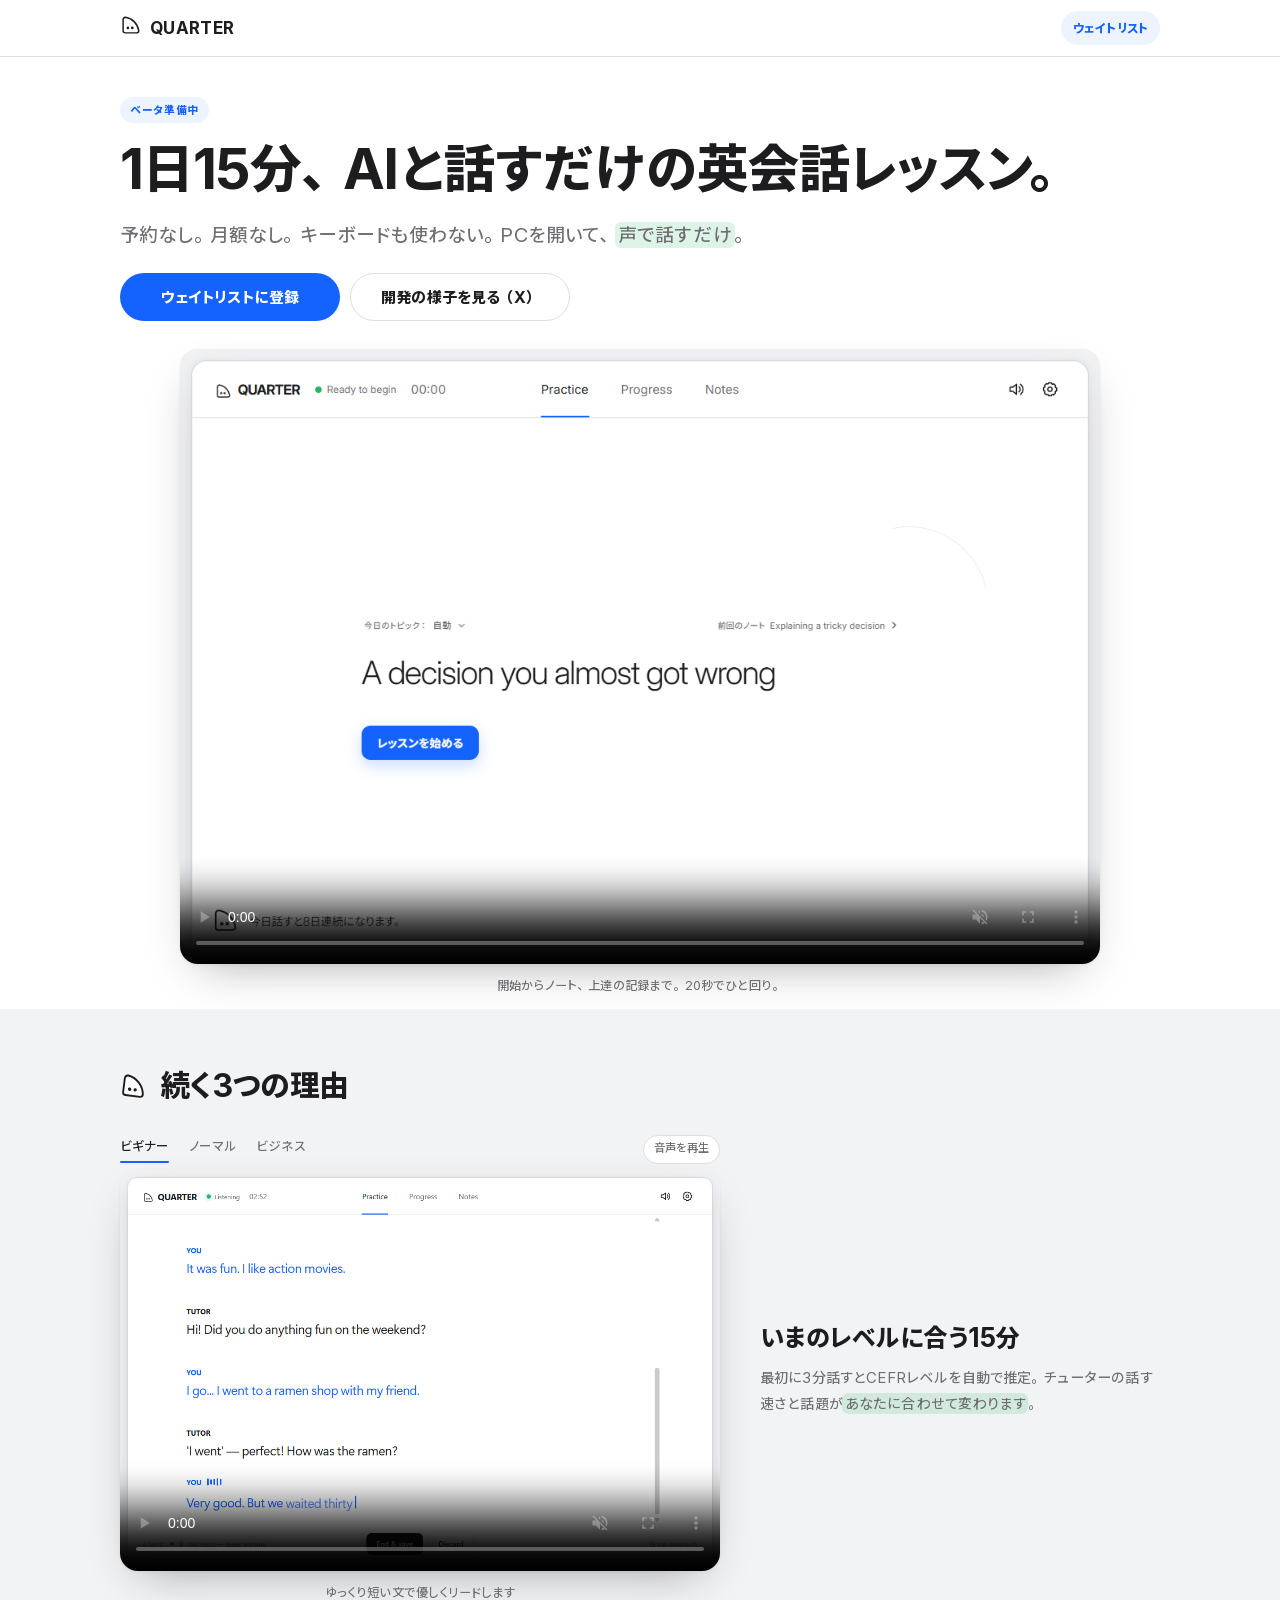
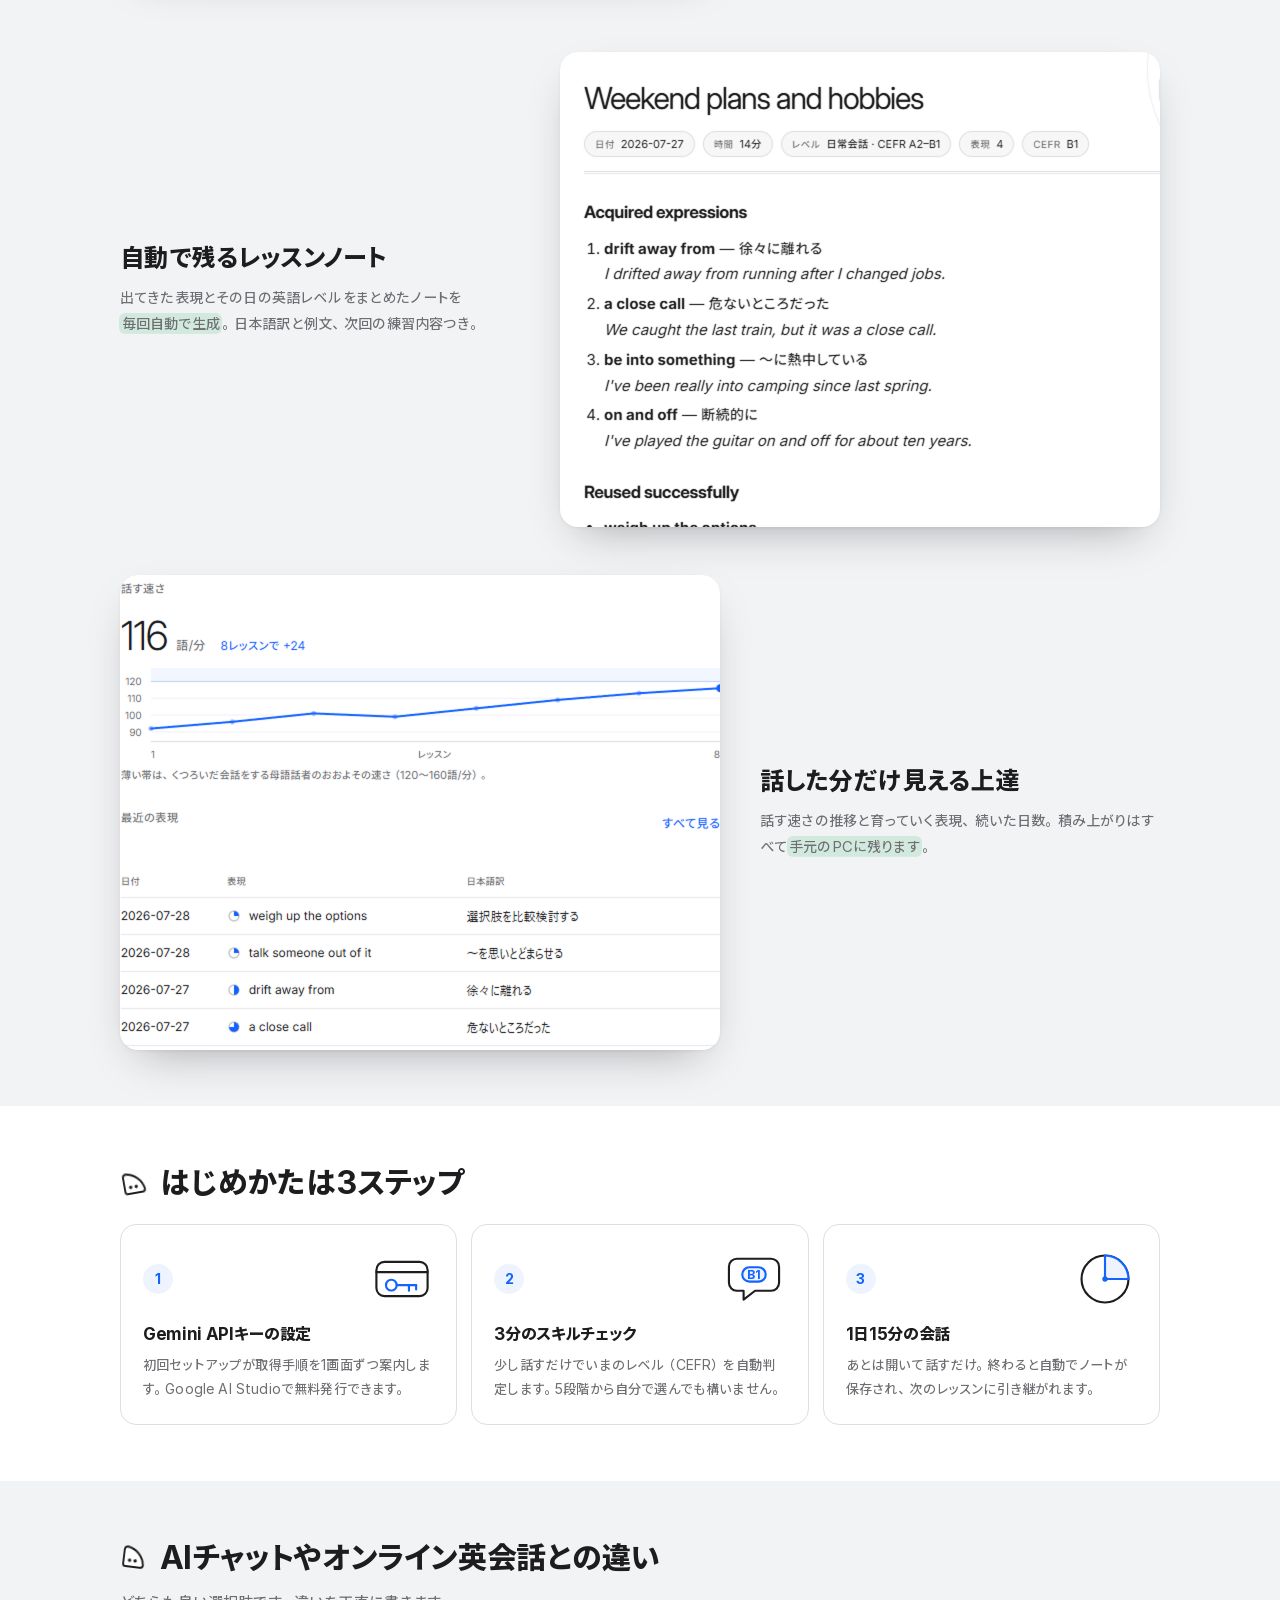
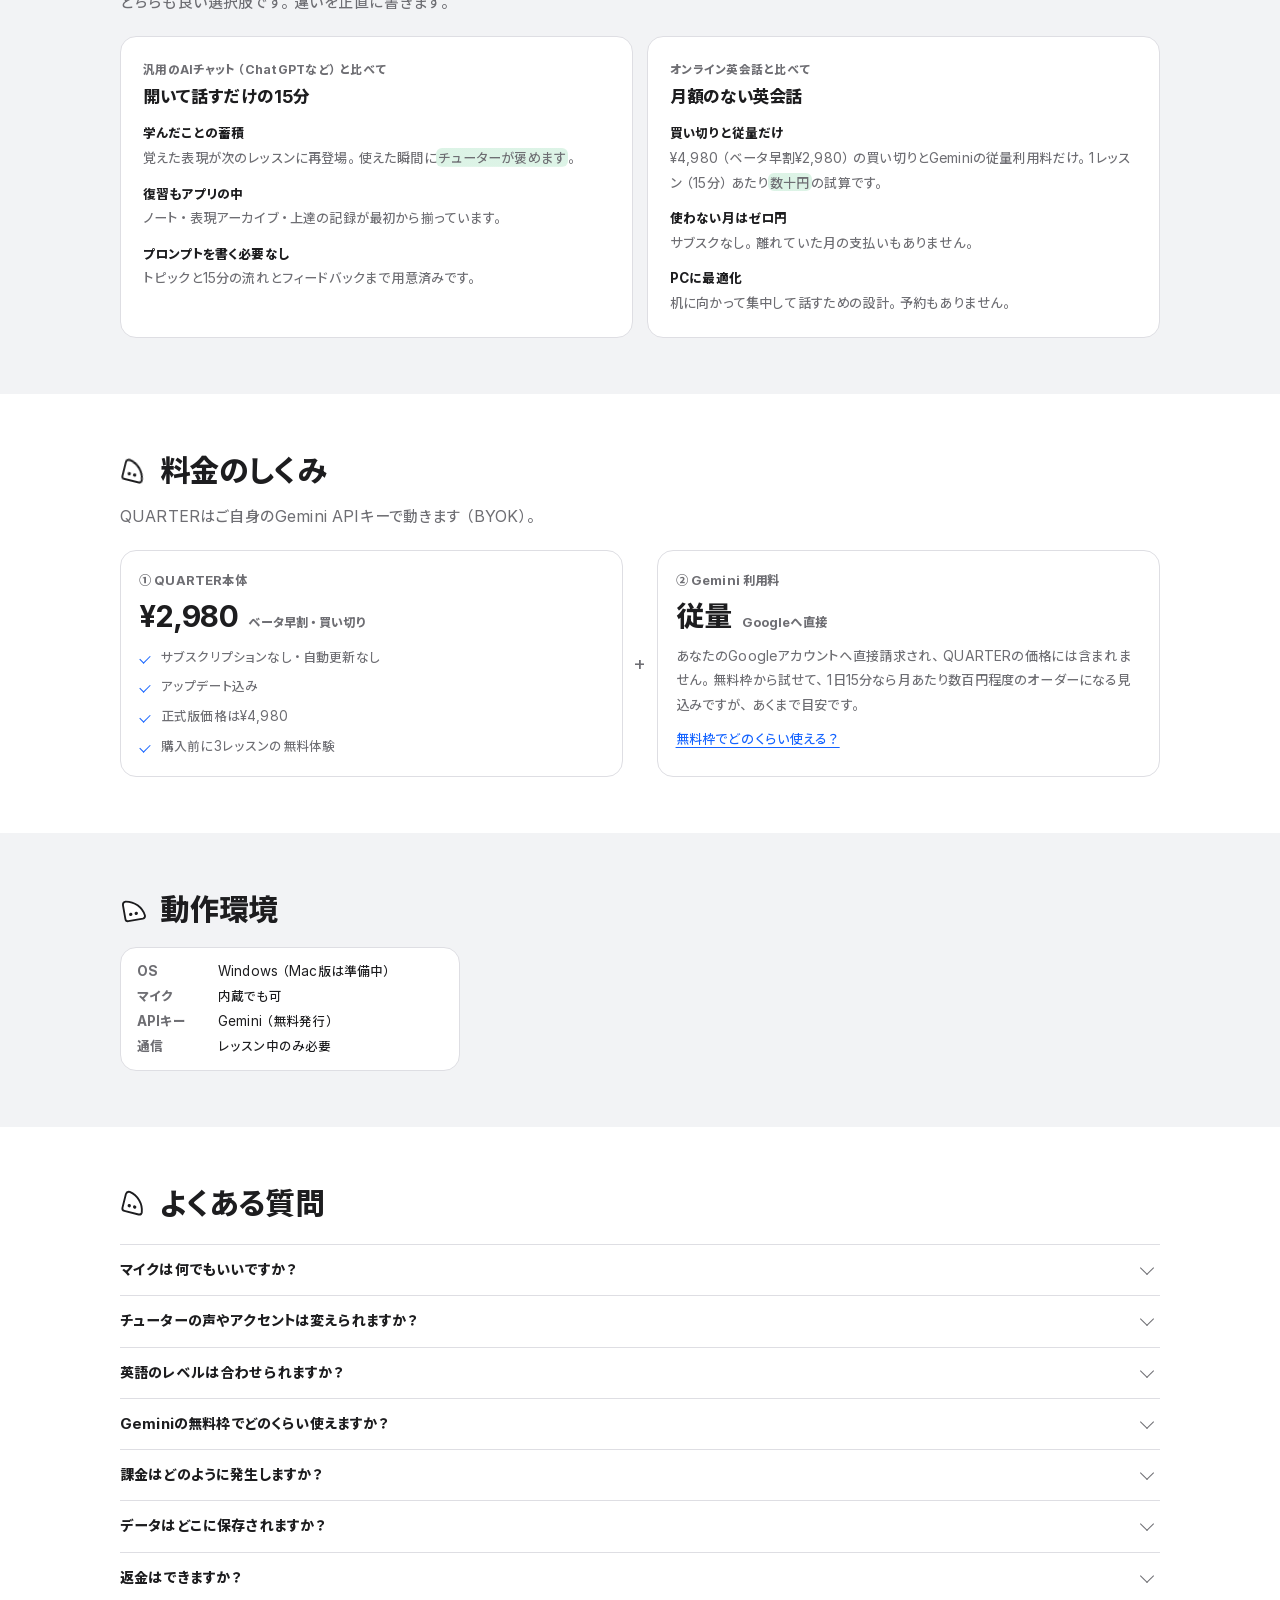
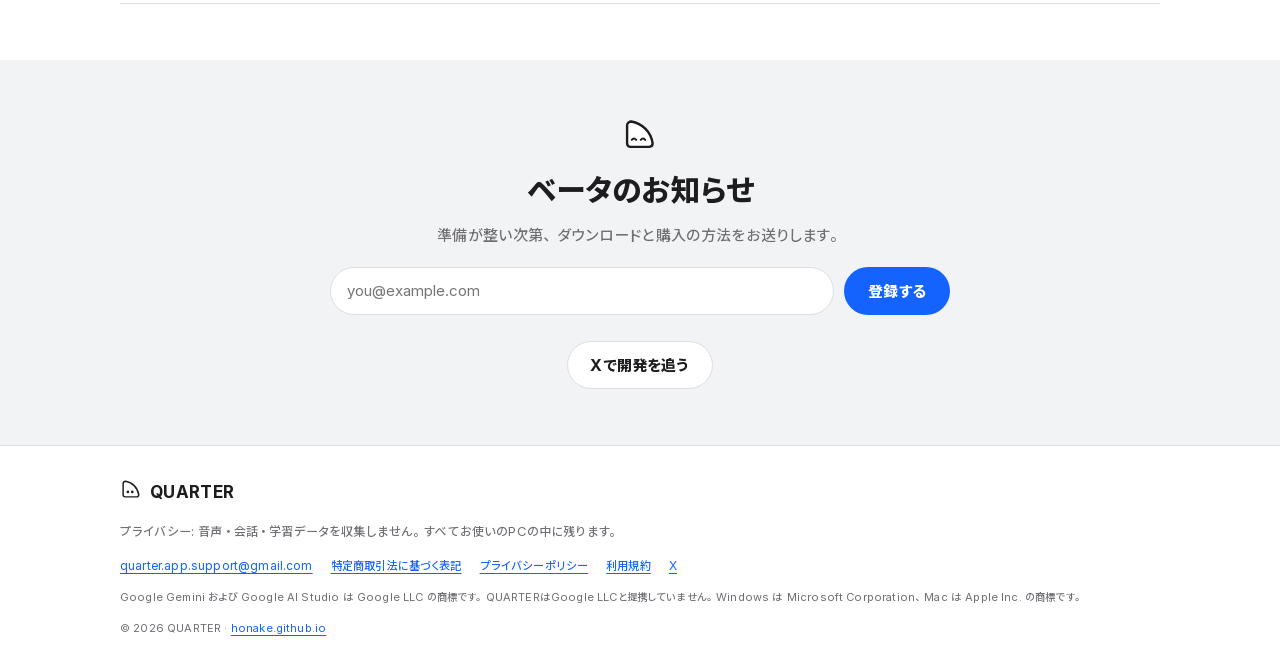
==== index.html @ 526b4d0c "deploy landing page" ====
<!doctype html>
<html lang="ja">
  <head>
    <meta charset="utf-8">
    <meta name="viewport" content="width=device-width, initial-scale=1">
    <title>QUARTER — 1日15分、AIと話すだけの英会話レッスン。</title>
    <meta name="description" content="QUARTERは1日15分、AIチューターと話すだけのデスクトップ英会話アプリ。予約なし、月額なし。レッスンノートはあなたのPCにMarkdownで保存されます。">
    <meta name="color-scheme" content="light">
    <meta property="og:type" content="website">
    <meta property="og:title" content="QUARTER — 1日15分、AIと話すだけの英会話レッスン。">
    <meta property="og:description" content="予約なし。月額なし。PCを開いて、話すだけ。買い切りのデスクトップ英会話アプリ。">
    <meta property="og:url" content="https://honake.github.io/quarter/">
    <meta property="og:image" content="https://honake.github.io/quarter/assets/quarter-og.png">
    <meta property="og:image:width" content="1200">
    <meta property="og:image:height" content="630">
    <meta name="twitter:card" content="summary_large_image">
    <meta name="twitter:image" content="https://honake.github.io/quarter/assets/quarter-og.png">
    <link rel="canonical" href="https://honake.github.io/quarter/">
    <link rel="stylesheet" href="styles.css">
    <script src="main.js" defer></script>
  </head>
  <body>
    <a class="skip-link" href="#main">本文へスキップ</a>

    <header class="topbar">
      <div class="wrap topbar-inner">
        <span class="brand">
          <svg class="mascot" viewBox="0 0 24 24" aria-hidden="true">
            <path class="mascot-body" d="M3.4 6.2a2.8 2.8 0 0 1 2.79-2.57A17.2 17.2 0 0 1 20.43 18.21a2.4 2.4 0 0 1-2.23 2.39H5.6a2.2 2.2 0 0 1-2.2-2.2Z"></path>
            <g class="mascot-eyes">
              <circle cx="8.6" cy="15.2" r="1.45"></circle>
              <circle cx="13.4" cy="15.2" r="1.45"></circle>
            </g>
          </svg>
          <span class="wordmark">QUARTER</span>
        </span>
        <a class="topbar-cta" href="#waitlist">ウェイトリスト</a>
      </div>
    </header>

    <main id="main">
      <!-- 1. Hero -->
      <section class="hero">
        <div class="wrap">
          <p class="eyebrow"><span class="badge">ベータ準備中</span></p>
          <!-- The tagline is a fixed piece of copy. It reveals word by word with the
               in-app transcript cadence; the spans carry the stagger, not JS. -->
          <h1 class="hero-title"
            ><span class="word" style="--d: 0ms">1日15分、</span
            ><span class="word" style="--d: 100ms">AIと</span
            ><span class="word" style="--d: 200ms">話すだけの</span
            ><span class="word" style="--d: 300ms">英会話</span
            ><span class="word word-last" style="--d: 400ms">レッスン。</span
          ></h1>
          <p class="lead">予約なし。月額なし。キーボードも使わない。PCを開いて、<span class="mark" data-mark data-delay="900">声で話すだけ</span>。</p>
          <div class="cta-row">
            <a class="button button-primary" href="#waitlist">ウェイトリストに登録</a>
            <a class="button button-ghost" href="https://x.com/slime_sryty" target="_blank" rel="noopener noreferrer">開発の様子を見る（X）</a>
          </div>

          <!-- One real pass through the complete product loop. Unlike decorative
               motion, this content video keeps autoplaying under reduced motion. -->
          <figure class="media hero-tour">
            <video
              class="media-video"
              data-autoplay-content
              src="assets/quarter-tour.mp4"
              poster="assets/quarter-tour-poster.png"
              width="1130"
              height="756"
              autoplay
              muted
              loop
              playsinline
              preload="auto"
              aria-label="開始前の画面から会話、保存されたノート、進捗、ノート一覧までを見せるQUARTERの20秒ツアー"
            ></video>
            <figcaption>開始からノート、上達の記録まで。20秒でひと回り。</figcaption>
          </figure>
        </div>
      </section>

      <!-- 2. Benefits -->
      <section class="section section-tint" aria-labelledby="benefits-heading">
        <div class="wrap">
          <div class="section-head">
            <svg class="mascot mascot-guide mascot-lean" viewBox="0 0 24 24" aria-hidden="true">
              <path class="mascot-body" d="M3.4 6.2a2.8 2.8 0 0 1 2.79-2.57A17.2 17.2 0 0 1 20.43 18.21a2.4 2.4 0 0 1-2.23 2.39H5.6a2.2 2.2 0 0 1-2.2-2.2Z"></path>
              <g class="mascot-eyes">
                <circle cx="8.6" cy="15.2" r="1.45"></circle>
                <circle cx="13.4" cy="15.2" r="1.45"></circle>
              </g>
            </svg>
            <h2 id="benefits-heading" class="section-title">続く3つの理由</h2>
          </div>
          <div class="reasons">
            <article class="reason-row">
              <!-- main.js owns the difficulty tabs, lazy sources, and auto-advance. -->
              <figure class="reason-media demo" data-demo>
                <div class="demo-stage">
                  <div class="demo-levels" role="group" aria-label="レッスンの難易度">
                    <button type="button" class="level-tab is-active" data-level="beginner" aria-pressed="true"
                      data-caption="ゆっくり短い文で優しくリードします">ビギナー</button>
                    <button type="button" class="level-tab" data-level="daily" aria-pressed="false"
                      data-caption="趣味や日常の話題を自然なテンポで話します">ノーマル</button>
                    <button type="button" class="level-tab" data-level="business" aria-pressed="false"
                      data-caption="仕事で使う言い回しまで踏み込みます">ビジネス</button>
                    <button type="button" class="demo-audio-toggle" data-demo-audio aria-pressed="false"
                      data-label-muted="音声を再生" data-label-playing="音声を切る"
                      aria-label="音声を再生">音声を再生</button>
                  </div>
                  <div class="demo-viewport">
                    <video
                      class="media-video"
                      data-level="beginner"
                      src="assets/quarter-demo-beginner.mp4"
                      poster="assets/quarter-demo-beginner-poster.png"
                      width="1130"
                      height="756"
                      autoplay
                      muted
                      playsinline
                      preload="metadata"
                      aria-label="ビギナー向けのレッスン。実際のチューター音声つきでゆっくり短い文を話す様子"
                    ></video>
                    <video
                      class="media-video"
                      data-level="daily"
                      data-src="assets/quarter-demo-daily.mp4"
                      poster="assets/quarter-demo-daily-poster.png"
                      width="1130"
                      height="756"
                      muted
                      playsinline
                      preload="none"
                      aria-label="ノーマル向けのレッスン。実際のチューター音声つきで趣味の話を自然なテンポで進める様子"
                      hidden
                    ></video>
                    <video
                      class="media-video"
                      data-level="business"
                      data-src="assets/quarter-demo.mp4"
                      poster="assets/quarter-demo-poster.png"
                      width="1130"
                      height="756"
                      muted
                      playsinline
                      preload="none"
                      aria-label="ビジネス向けのレッスン。実際のチューター音声つきで仕事の話を英語で進める様子"
                      hidden
                    ></video>
                  </div>
                </div>
                <figcaption data-demo-caption aria-live="polite">ゆっくり短い文で優しくリードします</figcaption>
              </figure>
              <div class="reason-copy">
                <h3>いまのレベルに合う15分</h3>
                <p>最初に3分話すとCEFRレベルを自動で推定。チューターの話す速さと話題が<span class="mark" data-mark>あなたに合わせて変わります</span>。</p>
              </div>
            </article>

            <article class="reason-row reason-row-reverse">
              <figure class="reason-media reason-still">
                <img
                  src="assets/quarter-feature-note.png"
                  width="600"
                  height="475"
                  loading="lazy"
                  decoding="async"
                  alt="保存されたレッスンノート。タイトル、日付・時間・レベルの情報、日本語訳・例文つきの表現が4件並ぶ"
                >
              </figure>
              <div class="reason-copy">
                <h3>自動で残るレッスンノート</h3>
                <p>出てきた表現とその日の英語レベルをまとめたノートを<span class="mark" data-mark>毎回自動で生成</span>。日本語訳と例文、次回の練習内容つき。</p>
              </div>
            </article>

            <article class="reason-row">
              <figure class="reason-media reason-still">
                <img
                  src="assets/quarter-feature-progress.png"
                  width="600"
                  height="475"
                  loading="lazy"
                  decoding="async"
                  alt="進捗画面の話す速さ。116語/分、8レッスンで+24という数値、上昇する推移グラフと最近の表現が並ぶ"
                >
              </figure>
              <div class="reason-copy">
                <h3>話した分だけ見える上達</h3>
                <p>話す速さの推移と育っていく表現、続いた日数。積み上がりはすべて<span class="mark" data-mark>手元のPCに残ります</span>。</p>
              </div>
            </article>
          </div>
        </div>
      </section>

      <!-- 3. How it works -->
      <section class="section" aria-labelledby="how-heading">
        <div class="wrap">
          <div class="section-head">
            <svg class="mascot mascot-guide mascot-point" viewBox="0 0 24 24" aria-hidden="true">
              <path class="mascot-body" d="M3.4 6.2a2.8 2.8 0 0 1 2.79-2.57A17.2 17.2 0 0 1 20.43 18.21a2.4 2.4 0 0 1-2.23 2.39H5.6a2.2 2.2 0 0 1-2.2-2.2Z"></path>
              <g class="mascot-eyes">
                <circle cx="8.6" cy="15.2" r="1.45"></circle>
                <circle cx="13.4" cy="15.2" r="1.45"></circle>
              </g>
            </svg>
            <h2 id="how-heading" class="section-title">はじめかたは3ステップ</h2>
          </div>
          <ol class="steps">
            <li class="step">
              <div class="step-head">
                <span class="step-number" aria-hidden="true">1</span>
                <!-- Step 1: the API key set onto its card. -->
                <svg class="spot" viewBox="0 0 24 24" aria-hidden="true">
                  <rect class="fill-surface" x="2.4" y="5.6" width="19.2" height="12.8" rx="3"></rect>
                  <path d="M2.4 9.4h19.2"></path>
                  <circle class="fill-surface accent" cx="8" cy="14.3" r="2"></circle>
                  <path class="accent" d="M10 14.3h7.3"></path>
                  <path class="accent" d="M14.6 14.3v2.1"></path>
                  <path class="accent" d="M17.3 14.3v1.6"></path>
                </svg>
              </div>
              <div>
                <h3>Gemini APIキーの設定</h3>
                <p>初回セットアップが取得手順を1画面ずつ案内します。Google AI Studioで無料発行できます。</p>
              </div>
            </li>
            <li class="step">
              <div class="step-head">
                <span class="step-number" aria-hidden="true">2</span>
                <!-- Step 2: a spoken line comes back with a CEFR badge. -->
                <svg class="spot" viewBox="0 0 24 24" aria-hidden="true">
                  <path class="fill-surface" d="M5.6 4.4h12.8a3 3 0 0 1 3 3v6a3 3 0 0 1-3 3h-6l-4.3 3.3v-3.3H5.6a3 3 0 0 1-3-3v-6a3 3 0 0 1 3-3Z"></path>
                  <rect class="accent soft" x="7.6" y="7.6" width="8.8" height="5.4" rx="2.7"></rect>
                  <text x="12" y="12" text-anchor="middle">B1</text>
                </svg>
              </div>
              <div>
                <h3>3分のスキルチェック</h3>
                <p>少し話すだけでいまのレベル（CEFR）を自動判定します。5段階から自分で選んでも構いません。</p>
              </div>
            </li>
            <li class="step">
              <div class="step-head">
                <span class="step-number" aria-hidden="true">3</span>
                <!-- Step 3: the quarter wedge on a clock face — the brand shape, doing its job. -->
                <svg class="spot" viewBox="0 0 24 24" aria-hidden="true">
                  <circle class="fill-surface" cx="12" cy="12" r="8.8"></circle>
                  <path class="accent soft" d="M12 3.2A8.8 8.8 0 0 1 20.8 12H12Z"></path>
                  <circle class="solid" cx="12" cy="12" r="1"></circle>
                </svg>
              </div>
              <div>
                <h3>1日15分の会話</h3>
                <p>あとは開いて話すだけ。終わると自動でノートが保存され、次のレッスンに引き継がれます。</p>
              </div>
            </li>
          </ol>
        </div>
      </section>

      <!-- 4. The two comparisons a visitor arrives with: "why not just talk to a
           general AI chat?" and "why not an online English school?". Two cards
           rather than a three-column feature matrix — a matrix is more table
           than the rest of this page carries, and each objection has its own
           answer rather than a shared list of rows.
           The frame is deliberately not "the other thing is bad": a general AI
           chat can hold an English conversation, and the difference named here
           is who does the designing and what survives the session. Same for the
           cost card — the comparison is to 月額数千円のサービス as a category,
           never to a named competitor at a named price.
           Tinted, and inserting a band here is what flipped 料金のしくみ to plain
           and 動作環境 to tinted below, so the gray and white bands still
           alternate all the way to the footer. -->
      <section class="section section-tint" aria-labelledby="versus-heading">
        <div class="wrap">
          <div class="section-head">
            <svg class="mascot mascot-guide mascot-lean" viewBox="0 0 24 24" aria-hidden="true">
              <path class="mascot-body" d="M3.4 6.2a2.8 2.8 0 0 1 2.79-2.57A17.2 17.2 0 0 1 20.43 18.21a2.4 2.4 0 0 1-2.23 2.39H5.6a2.2 2.2 0 0 1-2.2-2.2Z"></path>
              <g class="mascot-eyes">
                <circle cx="8.6" cy="15.2" r="1.45"></circle>
                <circle cx="13.4" cy="15.2" r="1.45"></circle>
              </g>
            </svg>
            <h2 id="versus-heading" class="section-title">AIチャットやオンライン英会話との違い</h2>
          </div>
          <p class="section-lead">どちらも良い選択肢です。違いを正直に書きます。</p>
          <div class="versus">
            <div class="versus-card">
              <p class="versus-against">汎用のAIチャット（ChatGPTなど）と比べて</p>
              <h3>開いて話すだけの15分</h3>
              <ul class="versus-list">
                <li>
                  <span class="versus-key">学んだことの蓄積</span>
                  覚えた表現が次のレッスンに再登場。使えた瞬間に<span class="mark" data-mark>チューターが褒めます</span>。
                </li>
                <li>
                  <span class="versus-key">復習もアプリの中</span>
                  ノート・表現アーカイブ・上達の記録が最初から揃っています。
                </li>
                <li>
                  <span class="versus-key">プロンプトを書く必要なし</span>
                  トピックと15分の流れとフィードバックまで用意済みです。
                </li>
              </ul>
            </div>
            <div class="versus-card">
              <p class="versus-against">オンライン英会話と比べて</p>
              <h3>月額のない英会話</h3>
              <ul class="versus-list">
                <li>
                  <span class="versus-key">買い切りと従量だけ</span>
                  ¥4,980（ベータ早割¥2,980）の買い切りとGeminiの従量利用料だけ。1レッスン（15分）あたり<span class="mark" data-mark>数十円</span>の試算です。
                </li>
                <li>
                  <span class="versus-key">使わない月はゼロ円</span>
                  サブスクなし。離れていた月の支払いもありません。
                </li>
                <li>
                  <span class="versus-key">PCに最適化</span>
                  机に向かって集中して話すための設計。予約もありません。
                </li>
              </ul>
            </div>
          </div>
        </div>
      </section>

      <!-- 5. BYOK and cost. Plain rather than tinted since 2026-08-01: the
           differentiation band above it took the tint, and the bands alternate. -->
      <section id="cost" class="section" aria-labelledby="cost-heading">
        <div class="wrap">
          <div class="section-head">
            <svg class="mascot mascot-guide mascot-tilt" viewBox="0 0 24 24" aria-hidden="true">
              <path class="mascot-body" d="M3.4 6.2a2.8 2.8 0 0 1 2.79-2.57A17.2 17.2 0 0 1 20.43 18.21a2.4 2.4 0 0 1-2.23 2.39H5.6a2.2 2.2 0 0 1-2.2-2.2Z"></path>
              <g class="mascot-eyes">
                <circle cx="8.6" cy="15.2" r="1.45"></circle>
                <circle cx="13.4" cy="15.2" r="1.45"></circle>
              </g>
            </svg>
            <h2 id="cost-heading" class="section-title">料金のしくみ</h2>
          </div>
          <p class="section-lead">QUARTERはご自身のGemini APIキーで動きます（BYOK）。</p>
          <!-- The two cards carry the whole cost story between them: ① what
               QUARTER charges once, ② what Google charges as you speak. There is
               no third block restating ②, because the sentence a visitor must not
               miss — that Gemini is not included — belongs on the card itself. -->
          <div class="cost-split">
            <div class="cost-card">
              <p class="cost-label">① QUARTER本体</p>
              <p class="cost-amount">¥2,980<span>ベータ早割・買い切り</span></p>
              <ul class="cost-list">
                <li>サブスクリプションなし・自動更新なし</li>
                <li>アップデート込み</li>
                <li>正式版価格は¥4,980</li>
                <li>購入前に3レッスンの無料体験</li>
              </ul>
              <!-- The purchase path is Stripe Payment Links (ADR 0020). The
                   button ships hidden and stays that way until STRIPE.paymentLink
                   in main.js carries the live URL; main.js sets the href and
                   reveals it. Until then the waitlist remains the only CTA, which
                   is the honest state while sales are not open. -->
              <a class="button button-primary buy-button" data-buy href="#" hidden>早割で購入する</a>
            </div>
            <span class="cost-plus" aria-hidden="true">+</span>
            <div class="cost-card">
              <p class="cost-label">② Gemini 利用料</p>
              <p class="cost-amount">従量<span>Googleへ直接</span></p>
              <p class="cost-note">あなたのGoogleアカウントへ直接請求され、QUARTERの価格には含まれません。無料枠から試せて、1日15分なら月あたり数百円程度のオーダーになる見込みですが、あくまで目安です。</p>
              <p class="cost-note"><a href="#faq-free">無料枠でどのくらい使える？</a></p>
            </div>
          </div>
        </div>
      </section>

      <!-- 6. Requirements. Tinted again: it lost the tint when 価格 was deleted,
           and got it back when the differentiation band pushed 料金のしくみ onto
           the plain side. -->
      <section class="section section-tint" aria-labelledby="requirements-heading">
        <div class="wrap">
          <div class="section-head">
            <svg class="mascot mascot-guide mascot-point" viewBox="0 0 24 24" aria-hidden="true">
              <path class="mascot-body" d="M3.4 6.2a2.8 2.8 0 0 1 2.79-2.57A17.2 17.2 0 0 1 20.43 18.21a2.4 2.4 0 0 1-2.23 2.39H5.6a2.2 2.2 0 0 1-2.2-2.2Z"></path>
              <g class="mascot-eyes">
                <circle cx="8.6" cy="15.2" r="1.45"></circle>
                <circle cx="13.4" cy="15.2" r="1.45"></circle>
              </g>
            </svg>
            <h2 id="requirements-heading" class="section-title">動作環境</h2>
          </div>
          <!-- One fact per line. As a single wrapping row the four keys and their
               four values ran together and had to be parsed; stacked they are read
               at a glance, and the block is narrow enough to cost almost nothing. -->
          <ul class="specs">
            <!-- The app ships for Windows only today; the Mac build is a
                 Phase 2 item. The page said "Windows / Mac" ahead of reality
                 until 2026-08-02 — this line is the honest version. -->
            <li><span class="spec-key">OS</span>Windows（Mac版は準備中）</li>
            <li><span class="spec-key">マイク</span>内蔵でも可</li>
            <li><span class="spec-key">APIキー</span>Gemini（無料発行）</li>
            <li><span class="spec-key">通信</span>レッスン中のみ必要</li>
          </ul>
        </div>
      </section>

      <!-- 7. FAQ -->
      <section class="section" aria-labelledby="faq-heading">
        <div class="wrap">
          <div class="section-head">
            <svg class="mascot mascot-guide mascot-tilt" viewBox="0 0 24 24" aria-hidden="true">
              <path class="mascot-body" d="M3.4 6.2a2.8 2.8 0 0 1 2.79-2.57A17.2 17.2 0 0 1 20.43 18.21a2.4 2.4 0 0 1-2.23 2.39H5.6a2.2 2.2 0 0 1-2.2-2.2Z"></path>
              <g class="mascot-eyes">
                <circle cx="8.6" cy="15.2" r="1.45"></circle>
                <circle cx="13.4" cy="15.2" r="1.45"></circle>
              </g>
            </svg>
            <h2 id="faq-heading" class="section-title">よくある質問</h2>
          </div>
          <div class="faq">
            <details>
              <summary>マイクは何でもいいですか？</summary>
              <p><span class="sen">ノートPCの内蔵マイクでも動きます。</span><span class="sen">周囲の音が入りやすい場所では有線ヘッドセットのほうが安定します。</span></p>
            </details>
            <!-- The two settings pickers used to sit beside this list as whole-window
                 stills. They are 2x crops now, inside the answers that describe them. -->
            <details>
              <summary>チューターの声やアクセントは変えられますか？</summary>
              <p><span class="sen">8種類の声から選べて、イギリス英語とアメリカ英語のアクセントも切り替えられます。</span><span class="sen">設定画面からいつでも変更できます。</span></p>
              <img
                class="faq-shot"
                src="assets/quarter-faq-voice.png"
                width="1076"
                height="570"
                loading="lazy"
                decoding="async"
                alt="設定画面のTutor voice。8つの声と3つのアクセントの選択肢が並ぶ"
              >
            </details>
            <details>
              <summary>英語のレベルは合わせられますか？</summary>
              <p><span class="sen">5段階のプリセットからいつでも選び直せます。</span><span class="sen">3分のスキルチェックをやり直せば、いまの実力に合わせて測り直せます。</span></p>
              <img
                class="faq-shot"
                src="assets/quarter-faq-level.png"
                width="1076"
                height="402"
                loading="lazy"
                decoding="async"
                alt="設定画面のLesson level。5段階のレベルと3分スキルチェックの再実行ボタンが並ぶ"
              >
            </details>
            <details id="faq-free">
              <summary>Geminiの無料枠でどのくらい使えますか？</summary>
              <p><span class="sen">2026年8月1日現在、レッスンに使うGemini Live APIの音声入出力には無料枠があります。</span><span class="sen">1日に使える量の上限はGoogleアカウントごとに決まり、AI Studioの画面でいつでも確認できます。</span><span class="sen">無料枠を超えて課金を有効にした場合も、公式単価からの試算で1レッスン（15分）あたり数十円です。</span><span class="sen">単価と無料枠の内容は変わることがあります。</span></p>
            </details>
            <details>
              <summary>課金はどのように発生しますか？</summary>
              <p><span class="sen">QUARTERは買い切りのため、アプリから追加請求は発生しません。</span><span class="sen">Geminiの利用料はあなたのGoogleアカウントに直接発生します。</span></p>
            </details>
            <details>
              <summary>データはどこに保存されますか？</summary>
              <p><span class="sen">レッスンノートはドキュメントフォルダのQUARTERにMarkdownで保存され、APIキーはOSの安全な保存領域に保管されます。</span><span class="sen">保存先をObsidianのVaultへ変えることもできます。</span></p>
            </details>
            <details>
              <summary>返金はできますか？</summary>
              <p><span class="sen">購入前に3レッスンの無料体験で試せます。</span><span class="sen">デジタル製品の性質上、購入後の返金には原則対応しません。</span><span class="sen">不具合で利用できない場合は個別に対応します。</span></p>
            </details>
          </div>
        </div>
      </section>

      <!-- 8. Waitlist -->
      <section id="waitlist" class="section section-tint" aria-labelledby="waitlist-heading">
        <div class="wrap wrap-narrow wrap-center">
          <svg class="mascot mascot-guide mascot-cheer" viewBox="0 0 24 24" aria-hidden="true">
            <path class="mascot-body" d="M3.4 6.2a2.8 2.8 0 0 1 2.79-2.57A17.2 17.2 0 0 1 20.43 18.21a2.4 2.4 0 0 1-2.23 2.39H5.6a2.2 2.2 0 0 1-2.2-2.2Z"></path>
            <g class="mascot-eyes-happy">
              <path d="M6.5 15.9q1.5-1.9 3 0"></path>
              <path d="M12.5 15.9q1.5-1.9 3 0"></path>
            </g>
          </svg>
          <h2 id="waitlist-heading" class="section-title">ベータのお知らせ</h2>
          <p class="section-lead">準備が整い次第、ダウンロードと購入の方法をお送りします。</p>
          <!-- The form ships disabled and stays that way until WAITLIST in main.js
               carries a Google Form action and entry name; main.js enables the
               field and the button itself. The three states it can put into
               #waitlist-status live in data-note-* here rather than in the script,
               so every Japanese character on the page is in the markup the font
               subset is built from.
               TODO: WAITLIST を main.js で設定する。手順は apps/landing/README.md -->
          <form class="waitlist-form" data-waitlist action="#" method="post"
            aria-describedby="waitlist-status"
            data-note-sending="送信中です。"
            data-note-invalid="メールアドレスの形式をご確認ください。"
            data-note-error="送信できませんでした。少し時間をおいて試してください。">
            <label class="visually-hidden" for="waitlist-email">メールアドレス</label>
            <input id="waitlist-email" name="email" type="email" placeholder="you@example.com" autocomplete="email" disabled>
            <button type="submit" disabled>登録する</button>
          </form>
          <p id="waitlist-status" class="waitlist-status" data-waitlist-status role="status">フォームは準備中です。</p>
          <p class="waitlist-done" data-waitlist-done hidden>
            <svg class="mascot" viewBox="0 0 24 24" aria-hidden="true">
              <path class="mascot-body" d="M3.4 6.2a2.8 2.8 0 0 1 2.79-2.57A17.2 17.2 0 0 1 20.43 18.21a2.4 2.4 0 0 1-2.23 2.39H5.6a2.2 2.2 0 0 1-2.2-2.2Z"></path>
              <g class="mascot-eyes-happy">
                <path d="M6.5 15.9q1.5-1.9 3 0"></path>
                <path d="M12.5 15.9q1.5-1.9 3 0"></path>
              </g>
            </svg>
            <span>登録しました。案内をお待ちください。</span>
          </p>
          <a class="button button-ghost" href="https://x.com/slime_sryty" target="_blank" rel="noopener noreferrer">Xで開発を追う</a>
        </div>
      </section>
    </main>

    <footer class="footer">
      <div class="wrap footer-inner">
        <span class="brand">
          <svg class="mascot" viewBox="0 0 24 24" aria-hidden="true">
            <path class="mascot-body" d="M3.4 6.2a2.8 2.8 0 0 1 2.79-2.57A17.2 17.2 0 0 1 20.43 18.21a2.4 2.4 0 0 1-2.23 2.39H5.6a2.2 2.2 0 0 1-2.2-2.2Z"></path>
            <g class="mascot-eyes">
              <circle cx="8.6" cy="15.2" r="1.45"></circle>
              <circle cx="13.4" cy="15.2" r="1.45"></circle>
            </g>
          </svg>
          <span class="wordmark">QUARTER</span>
        </span>
        <!-- Restored 2026-08-02 for the sales launch: the privacy sentence and
             the trademark paragraph are back exactly as recorded in
             apps/landing/README.md, and the links row now carries the three
             legal pages and the real X account. The font credit stays out
             deliberately — the OFL asks that the licence travel with the font
             files (assets/fonts/OFL.txt does), not that a page credit it.
             The support address (quarter.app.support@gmail.com, 2026-08-02) is a
             dedicated Gmail forwarded into the owner's main inbox. -->
        <p class="footer-privacy">プライバシー: 音声・会話・学習データを収集しません。すべてお使いのPCの中に残ります。</p>
        <ul class="footer-links">
          <li><a href="mailto:quarter.app.support@gmail.com">quarter.app.support@gmail.com</a></li>
          <li><a href="legal/tokushoho.html">特定商取引法に基づく表記</a></li>
          <li><a href="legal/privacy.html">プライバシーポリシー</a></li>
          <li><a href="legal/terms.html">利用規約</a></li>
          <li><a href="https://x.com/slime_sryty" target="_blank" rel="noopener noreferrer">X</a></li>
        </ul>
        <p class="footer-fine">Google Gemini および Google AI Studio は Google LLC の商標です。QUARTERはGoogle LLCと提携していません。Windows は Microsoft Corporation、Mac は Apple Inc. の商標です。</p>
        <p class="footer-fine">© 2026 QUARTER · <a href="https://honake.github.io" target="_blank" rel="noopener noreferrer">honake.github.io</a></p>
      </div>
    </footer>
  </body>
</html>
---- styles.css ----
/* Gen Interface JP (SIL OFL 1.1), self-hosted and subset to the glyphs this
   page uses. Rebuild with apps/landing/scripts/Build-Fonts.mjs after changing
   any copy — a character that is not in the subset falls back mid-sentence.
   font-display: swap so the system stack paints first and nothing blocks. */
@font-face {
  font-family: "Gen Interface JP";
  src: url("assets/fonts/gen-interface-jp-400.woff2") format("woff2");
  font-weight: 400;
  font-style: normal;
  font-display: swap;
}

@font-face {
  font-family: "Gen Interface JP";
  src: url("assets/fonts/gen-interface-jp-700.woff2") format("woff2");
  font-weight: 700;
  font-style: normal;
  font-display: swap;
}

:root {
  --canvas: #f2f3f5;
  --surface: #ffffff;
  --ink: #1d1d1f;
  --muted: #6e6e73;
  --line: #dedee3;
  --blue: #1463ff;
  --blue-soft: #eef4ff;
  --font: "Gen Interface JP", "Segoe UI Variable Display", "Aptos", "Yu Gothic UI", "Hiragino Sans", "Meiryo", sans-serif;
  --wrap: 1080px;
  --radius: 16px;
  color-scheme: light;
}

* {
  box-sizing: border-box;
}

html {
  scroll-behavior: smooth;
  -webkit-text-size-adjust: 100%;
}

body {
  margin: 0;
  color: var(--ink);
  background: var(--surface);
  font-family: var(--font);
  font-size: 16px;
  line-height: 1.75;
  letter-spacing: 0.01em;
  overflow-wrap: break-word;
}

h1,
h2,
h3 {
  margin: 0;
  font-weight: 700;
  line-height: 1.3;
  letter-spacing: -0.02em;
}

p {
  margin: 0;
}

ul,
ol {
  margin: 0;
  padding: 0;
  list-style: none;
}

a {
  color: var(--blue);
  text-decoration-thickness: 1px;
  text-underline-offset: 3px;
}

img,
video {
  display: block;
  max-width: 100%;
}

/* `video { display: block }` outranks the UA sheet's `[hidden]`, so the
   carousel's inactive videos would stay on the page without this. */
video[hidden] {
  display: none;
}

:focus-visible {
  outline: 2px solid var(--blue);
  outline-offset: 3px;
}

.visually-hidden {
  position: absolute;
  width: 1px;
  height: 1px;
  overflow: hidden;
  clip-path: inset(50%);
  white-space: nowrap;
}

.skip-link {
  position: absolute;
  top: -100px;
  left: 12px;
  z-index: 10;
  padding: 10px 14px;
  border-radius: 10px;
  background: var(--ink);
  color: #fff;
  text-decoration: none;
}

.skip-link:focus-visible {
  top: 12px;
}

.wrap {
  width: 100%;
  max-width: var(--wrap);
  margin: 0 auto;
  padding-inline: 20px;
}

.wrap-narrow {
  max-width: 660px;
}

.wrap-center {
  text-align: center;
}

.wrap-center .section-lead {
  margin-inline: auto;
}

/* Mascot ------------------------------------------------------------- */

.mascot {
  width: 22px;
  height: 22px;
  flex: 0 0 auto;
  transform: translateY(2px);
}

.mascot-body {
  fill: var(--surface);
  stroke: currentColor;
  stroke-width: 1.6;
}

.mascot-eyes {
  fill: currentColor;
  transform-box: fill-box;
  transform-origin: center;
  animation: mascot-blink 7s ease-in-out infinite;
}

/* Same geometry as the in-app praise face. */
.mascot-eyes-happy {
  fill: none;
  stroke: currentColor;
  stroke-width: 1.3;
  stroke-linecap: round;
}

@keyframes mascot-blink {
  0%,
  92%,
  96%,
  100% {
    transform: scaleY(1);
  }

  93.5%,
  94.5% {
    transform: scaleY(0.12);
  }
}

/* One per section heading, plus the footer. Small, quiet, never captioned. The
   four rotations exist so a reader scrolling past does not see the same stamp
   eight times; nothing else about them differs. */
.mascot-guide {
  width: 28px;
  height: 28px;
  transform: none;
}

.mascot-point {
  transform: rotate(-10deg);
}

.mascot-tilt {
  transform: rotate(14deg);
}

.mascot-lean {
  transform: rotate(7deg);
}

.mascot-dip {
  transform: rotate(-5deg);
}

.mascot-cheer {
  width: 36px;
  height: 36px;
  margin: 0 auto 10px;
}

/* Spot illustrations ------------------------------------------------- */

/* Hand-drawn in the mascot's grammar: a 24-unit grid, currentColor strokes,
   flat surface fills, round caps and joins, and --blue as the only accent.
   Nothing here is decorative filler; each one names its step and stays legible
   at its rendered size.

   --sw is set per size rather than fixed at the mascot's 1.6, because these
   render two to three times larger than the mascot does. 1.6 units on a
   24-unit grid at 64 px is a 4 px stroke, which fills the small shapes in and
   reads as a solid blob. Each --sw below lands the *painted* stroke at about
   2 px, which is the weight the mascot has at 28 px — same family, same line. */
.spot {
  --sw: 0.8;
  width: 64px;
  height: 64px;
  flex: 0 0 auto;
  color: var(--ink);
  fill: none;
  stroke: currentColor;
  stroke-width: var(--sw);
  stroke-linecap: round;
  stroke-linejoin: round;
}

.spot .fill-surface {
  fill: var(--surface);
}

.spot .accent {
  stroke: var(--blue);
}

.spot .soft {
  fill: var(--blue-soft);
}

.spot .solid {
  fill: var(--blue);
  stroke: none;
}

.spot .thick {
  stroke-width: calc(var(--sw) * 1.5);
}

.spot text {
  fill: var(--blue);
  stroke: none;
  font-family: var(--font);
  font-size: 4.6px;
  font-weight: 700;
  letter-spacing: 0;
}

.brand {
  display: inline-flex;
  align-items: baseline;
  gap: 8px;
  color: var(--ink);
  text-decoration: none;
}

.wordmark {
  font-size: 17px;
  font-weight: 700;
  letter-spacing: 0.02em;
}

/* Topbar ------------------------------------------------------------- */

.topbar {
  position: sticky;
  top: 0;
  z-index: 5;
  border-bottom: 1px solid var(--line);
  background: rgba(255, 255, 255, 0.9);
  backdrop-filter: blur(10px);
}

.topbar-inner {
  display: flex;
  align-items: center;
  justify-content: space-between;
  min-height: 56px;
}

.topbar-cta {
  padding: 6px 12px;
  border-radius: 999px;
  background: var(--blue-soft);
  font-size: 13px;
  font-weight: 600;
  text-decoration: none;
}

/* Buttons ------------------------------------------------------------ */

.button {
  display: inline-flex;
  align-items: center;
  justify-content: center;
  min-height: 48px;
  padding: 0 22px;
  border: 1px solid transparent;
  border-radius: 999px;
  font: inherit;
  font-weight: 600;
  letter-spacing: 0.01em;
  text-align: center;
  text-decoration: none;
  transition: background-color 0.15s ease, border-color 0.15s ease;
}

.button-primary {
  background: var(--blue);
  color: #fff;
}

.button-primary:hover {
  background: #0f52d6;
}

.button-ghost {
  border-color: var(--line);
  background: var(--surface);
  color: var(--ink);
}

.button-ghost:hover {
  border-color: #c6c6cd;
  background: var(--canvas);
}

/* Hero --------------------------------------------------------------- */

.hero {
  padding-block: 28px 8px;
}

.eyebrow {
  margin-bottom: 10px;
  color: var(--muted);
  font-size: 12px;
  font-weight: 600;
  letter-spacing: 0.08em;
}

.badge {
  display: inline-block;
  padding: 3px 10px;
  border-radius: 999px;
  background: var(--blue-soft);
  color: var(--blue);
  font-size: 11.5px;
  letter-spacing: 0.06em;
}

.hero h1 {
  font-size: clamp(30px, 7.4vw, 56px);
  letter-spacing: -0.035em;
}

/* Word-by-word reveal, same cadence as the in-app live transcript: a 150 ms
   fade per chunk, 100 ms apart. The stagger lives in the inline --d. */
.hero-title .word {
  display: inline-block;
  animation: word-in 150ms ease var(--d, 0ms) both;
}

/* The caret rides on the last chunk so it can never wrap onto its own line.
   It blinks twice, then stays gone — the final frame has no caret. */
.hero-title .word-last::after {
  content: "";
  display: inline-block;
  width: 3px;
  height: 0.82em;
  margin-left: 7px;
  vertical-align: -0.04em;
  background: currentColor;
  opacity: 0;
  animation: hero-caret 1.4s steps(1, end) 560ms both;
}

@keyframes word-in {
  from {
    opacity: 0;
    transform: translateY(0.16em);
  }
}

@keyframes hero-caret {
  0% {
    opacity: 1;
  }

  25% {
    opacity: 0;
  }

  50% {
    opacity: 1;
  }

  75%,
  100% {
    opacity: 0;
  }
}

.lead {
  margin-top: 12px;
  color: var(--muted);
  font-size: clamp(16px, 4vw, 20px);
}

.cta-row {
  display: flex;
  flex-wrap: wrap;
  gap: 10px;
  margin-top: 20px;
}

.cta-row .button {
  flex: 1 1 240px;
}

/* Media -------------------------------------------------------------- */

.media {
  margin: 22px 0 0;
}

.media-video {
  width: 100%;
  height: auto;
  border-radius: 14px;
  background: var(--canvas);
  box-shadow: 0 18px 44px -20px rgba(29, 29, 31, 0.4), 0 1px 3px rgba(29, 29, 31, 0.06);
}

.media figcaption,
.reason-media figcaption {
  margin-top: 10px;
  color: var(--muted);
  font-size: 13px;
  text-align: center;
}

/* Difficulty carousel ------------------------------------------------ */

/* Three recordings of the same product at three levels. The controls borrow
   the product's own text-tab idiom and stay attached above the media frame;
   the caption remains below and names what the level actually changes. */
.demo-levels {
  display: flex;
  flex-wrap: nowrap;
  justify-content: flex-start;
  gap: 20px;
  margin-bottom: 6px;
}

.level-tab {
  position: relative;
  min-height: 29px;
  padding: 1px 0 7px;
  border: 0;
  border-radius: 2px;
  background: transparent;
  color: var(--muted);
  font: inherit;
  font-size: 13.5px;
  font-weight: 400;
  line-height: 1.4;
  cursor: pointer;
  transition: color 0.15s ease;
}

.level-tab::after {
  position: absolute;
  right: 0;
  bottom: 1px;
  left: 0;
  height: 2px;
  border-radius: 2px;
  background: transparent;
  content: "";
}

.level-tab:hover,
.level-tab.is-active {
  color: var(--ink);
}

.level-tab.is-active::after {
  background: var(--blue);
}

.demo-audio-toggle {
  min-height: 29px;
  margin-left: auto;
  padding: 3px 10px 4px;
  border: 1px solid var(--line);
  border-radius: 999px;
  background: var(--surface);
  color: var(--muted);
  font: inherit;
  font-size: 12px;
  font-weight: 400;
  line-height: 1.4;
  white-space: nowrap;
  cursor: pointer;
  transition: border-color 0.15s ease, color 0.15s ease, background 0.15s ease;
}

.demo-audio-toggle:hover {
  border-color: #b8b8c0;
  color: var(--ink);
}

.demo-audio-toggle[aria-pressed="true"] {
  border-color: var(--blue);
  background: var(--blue-soft);
  color: var(--blue);
}

/* The three videos share one 1130 × 756 viewport, so swapping which one is
   `hidden` moves nothing on the page. */
.demo-viewport {
  aspect-ratio: 1130 / 756;
}

.demo-viewport .media-video {
  height: 100%;
}

/* UI-backed reasons -------------------------------------------------- */

/* The DOM is media-first in every row so the mobile reading order is always
   screenshot, then explanation. At 1280 the available 1000 px after the gap
   splits 3:2, painting the UI at 600 px so its own labels stay legible. */
.reasons {
  display: grid;
  gap: 48px;
  margin-top: 28px;
}

.reason-row {
  display: grid;
  gap: 20px;
  min-width: 0;
}

.reason-media {
  width: 100%;
  min-width: 0;
  margin: 0;
}

.reason-still {
  width: 100%;
  max-width: 600px;
  justify-self: center;
}

.reason-still img {
  width: 600px;
  max-width: 100%;
  height: auto;
  aspect-ratio: 600 / 475;
  border-radius: 14px;
  background: var(--surface);
  box-shadow: inset 0 0 0 1px var(--line), 0 18px 44px -20px rgba(29, 29, 31, 0.4), 0 1px 3px rgba(29, 29, 31, 0.06);
  animation: none;
  transform: none;
}

.reason-copy {
  align-self: center;
}

.reason-copy h3 {
  font-size: clamp(20px, 4.8vw, 26px);
}

.reason-copy p {
  margin-top: 10px;
  color: var(--muted);
  font-size: 15px;
}

/* Sections ----------------------------------------------------------- */

.section {
  padding-block: 44px;
}

.section-tint {
  background: var(--canvas);
}

.section-title {
  font-size: clamp(22px, 5.2vw, 32px);
}

.section-lead {
  margin-top: 10px;
  max-width: 62ch;
  color: var(--muted);
}

.section-head {
  display: flex;
  align-items: center;
  gap: 12px;
}

/* Celebration ------------------------------------------------------- */

/* Marker ink-sweep. Same tints, curve, and geometry as the in-app
   .praise-mark; main.js adds .is-lit once the phrase scrolls into view. */
.mark {
  --tint: rgba(41, 183, 101, 0.16);
  /* A swept phrase that wraps paints two boxes with two rounded ends and reads
     as two highlights, which is not what a marker does. The line may still
     break before the phrase; it may not break inside it. Every mark on the page
     is a few characters long, so this can never push one off the edge — keep it
     that way. */
  white-space: nowrap;
  padding: 0.06em 0.16em;
  margin: 0 -0.04em;
  border-radius: 6px;
  background-image: linear-gradient(var(--tint), var(--tint));
  background-repeat: no-repeat;
  background-position: left center;
  background-size: 0 100%;
  transition: background-size 420ms cubic-bezier(0.22, 0.61, 0.36, 1);
}

.mark.is-lit {
  background-size: 100% 100%;
}

/* Steps -------------------------------------------------------------- */

.steps {
  display: grid;
  gap: 14px;
  margin-top: 20px;
}

.step {
  display: flex;
  flex-direction: column;
  gap: 12px;
  padding: 18px;
  border: 1px solid var(--line);
  border-radius: var(--radius);
  background: var(--surface);
}

.step-head {
  display: flex;
  align-items: center;
  justify-content: space-between;
  gap: 12px;
}

.step-number {
  display: grid;
  width: 30px;
  height: 30px;
  flex: 0 0 auto;
  place-items: center;
  border-radius: 50%;
  background: var(--blue-soft);
  color: var(--blue);
  font-size: 14px;
  font-weight: 700;
  line-height: 1;
}

.step h3 {
  font-size: 17px;
}

.step p {
  margin-top: 8px;
  color: var(--muted);
  font-size: 14px;
}

/* Differentiation ---------------------------------------------------- */

/* Two objections, two cards, not one three-column matrix. A matrix would make
   the reader hold three headers in mind to read one row, and the two questions
   this answers — "why not a general AI chat?" and "why not an online school?" —
   share no rows: one is about what survives the session, the other about what
   it costs. Same padding, radius, border, and 14 px gap as .steps and
   .cost-split, so it is a variant of the page's one card, not a new object. */
.versus {
  display: grid;
  gap: 14px;
  margin-top: 20px;
}

.versus-card {
  padding: 18px;
  border: 1px solid var(--line);
  border-radius: var(--radius);
  background: var(--surface);
}

/* Names the thing being compared against, above the answer rather than inside
   it, so the two cards can be told apart without reading either. */
.versus-against {
  color: var(--muted);
  font-size: 12.5px;
  font-weight: 600;
  letter-spacing: 0.02em;
}

.versus-card h3 {
  margin-top: 4px;
  font-size: 18px;
}

.versus-list {
  display: grid;
  gap: 12px;
  margin-top: 14px;
}

.versus-list li {
  color: var(--muted);
  font-size: 14px;
}

/* A block, not an inline run-in: the three keys down each card are what a
   visitor scans, and inline they disappear into the sentence after them. The
   line it costs is the point of the section. */
.versus-key {
  display: block;
  color: var(--ink);
  font-size: 13.5px;
  font-weight: 700;
}

/* Cost --------------------------------------------------------------- */

.cost-split {
  display: grid;
  gap: 10px;
  margin-top: 20px;
  align-items: center;
}

.cost-card {
  padding: 18px;
  border: 1px solid var(--line);
  border-radius: var(--radius);
  background: var(--surface);
}

.cost-label {
  color: var(--muted);
  font-size: 13px;
  font-weight: 600;
}

.cost-amount {
  margin-top: 6px;
  font-size: 30px;
  font-weight: 700;
  letter-spacing: -0.03em;
  line-height: 1.2;
}

.cost-amount span {
  margin-left: 10px;
  color: var(--muted);
  font-size: 13px;
  font-weight: 600;
  letter-spacing: 0;
}

.cost-note {
  margin-top: 10px;
  color: var(--muted);
  font-size: 14px;
}

/* The check bullets the deleted 価格 section used to carry, now on card ①. */
.cost-list {
  display: grid;
  gap: 6px;
  margin-top: 12px;
  font-size: 13.5px;
}

.cost-list li {
  position: relative;
  padding-left: 22px;
  color: var(--muted);
}

.cost-list li::before {
  content: "";
  position: absolute;
  top: 7px;
  left: 3px;
  width: 5px;
  height: 9px;
  border-right: 1.7px solid var(--blue);
  border-bottom: 1.7px solid var(--blue);
  transform: rotate(45deg);
}

.cost-plus {
  color: var(--muted);
  font-size: 20px;
  text-align: center;
}

/* Requirements ------------------------------------------------------- */

/* One fact per line. Narrow, tight-leaded, and label-aligned, so four rows
   cost about as much as the two the old wrapping row block used. */
.specs {
  display: grid;
  gap: 2px;
  max-width: 340px;
  margin-top: 16px;
  padding: 12px 16px;
  border: 1px solid var(--line);
  border-radius: var(--radius);
  background: var(--surface);
  font-size: 13.5px;
  line-height: 1.7;
}

.spec-key {
  display: inline-block;
  min-width: 5.4em;
  margin-right: 8px;
  color: var(--muted);
  font-weight: 600;
}

/* FAQ ---------------------------------------------------------------- */

/* Full wrap width, like every other section's content. It used to be the 1fr of
   a two-column split whose right-hand column held two whole-window settings
   stills at 290 px, where the dialog's own 11–13 px labels landed on the page at
   3 px. The stills are 2x crops now, inside the two answers that describe them,
   and the split is gone. */
.faq {
  margin-top: 20px;
  border-top: 1px solid var(--line);
}

.faq details {
  border-bottom: 1px solid var(--line);
}

.faq summary {
  padding: 12px 34px 12px 0;
  position: relative;
  cursor: pointer;
  font-size: 15px;
  font-weight: 600;
  list-style: none;
}

.faq summary::-webkit-details-marker {
  display: none;
}

.faq summary::after {
  content: "";
  position: absolute;
  top: 21px;
  right: 8px;
  width: 9px;
  height: 9px;
  border-right: 1.6px solid var(--muted);
  border-bottom: 1.6px solid var(--muted);
  transform: translateY(-3px) rotate(45deg);
  transition: transform 0.2s ease;
}

.faq details[open] summary::after {
  transform: translateY(1px) rotate(225deg);
}

/* The row runs the whole wrap, the sentence does not: 62ch is the same cap
   .section-lead uses, so an answer never becomes a 1040 px line of 14 px text. */
.faq p {
  max-width: 86ch;
  padding: 0 0 14px;
  color: var(--muted);
  font-size: 14px;
}

/* Each FAQ sentence is its own inline-block, so a line breaks after a 句点
   rather than mid-phrase. A sentence longer than the column still wraps
   inside its own box, so nothing can overflow. */
.faq .sen {
  display: inline-block;
}

/* A 2x crop of the settings dialog, shown inside the answer that describes it.
   Each crop covers 538 app CSS px and is painted at most 460 px wide off a
   1076 px source, so the source is 2.3x the widest it is ever painted and the
   app's own labels render at 0.86x rather than the 0.26x the whole-window stills
   gave them. */
.faq-shot {
  display: block;
  width: 100%;
  max-width: 460px;
  height: auto;
  margin: 0 0 16px;
  border: 1px solid var(--line);
  border-radius: 12px;
  background: var(--surface);
  box-shadow: 0 10px 26px -18px rgba(29, 29, 31, 0.5);
}

/* Waitlist ----------------------------------------------------------- */

.waitlist-form {
  display: flex;
  flex-wrap: wrap;
  justify-content: center;
  gap: 10px;
  margin-top: 18px;
}

.waitlist-form input {
  flex: 1 1 220px;
  min-height: 48px;
  padding: 0 16px;
  border: 1px solid var(--line);
  border-radius: 999px;
  background: var(--surface);
  color: var(--ink);
  font: inherit;
  font-size: 15px;
}

.waitlist-form button {
  flex: 1 1 140px;
  min-height: 48px;
  padding: 0 24px;
  border: 0;
  border-radius: 999px;
  background: var(--blue);
  color: #fff;
  font: inherit;
  font-weight: 600;
  cursor: pointer;
}

/* `display: flex` above outranks the UA sheet's [hidden] rule, so the form
   would stay on the page after a successful submission without this. */
.waitlist-form[hidden] {
  display: none;
}

.waitlist-form input:disabled,
.waitlist-form button:disabled {
  cursor: not-allowed;
  opacity: 0.45;
}

.waitlist-status {
  margin-top: 10px;
  margin-bottom: 16px;
  color: var(--muted);
  font-size: 13px;
}

/* Replaces the form once the address is in. Same happy-arc face as the section
   heading's mascot, because this is the app's own way of saying it worked. */
.waitlist-done {
  display: flex;
  gap: 8px;
  align-items: center;
  justify-content: center;
  margin-top: 18px;
  margin-bottom: 16px;
  font-size: 15px;
  font-weight: 600;
}

.waitlist-done[hidden] {
  display: none;
}

/* Breathing room between the form block and the X button under it. */
#waitlist .button-ghost {
  margin-top: 26px;
}

/* Footer ------------------------------------------------------------- */

.footer {
  padding-block: 30px 34px;
  border-top: 1px solid var(--line);
  background: var(--surface);
}

.footer-inner {
  display: grid;
  gap: 12px;
}

.footer-privacy {
  color: var(--muted);
  font-size: 13px;
}

.footer-links {
  display: flex;
  flex-wrap: wrap;
  gap: 4px 18px;
  list-style: none;
  padding: 0;
  font-size: 12px;
}

.footer-fine {
  color: var(--muted);
  font-size: 11px;
  line-height: 1.7;
}

/* The buy button appears under cost card ①'s list once main.js has a live
   Payment Link; the margin only exists when the button does. `display:
   inline-flex` on .button outranks the UA sheet's [hidden] rule — the same
   trap the videos and the waitlist form document above — so the dormant
   state needs its own display. */
.buy-button {
  margin-top: 14px;
}

.buy-button[hidden] {
  display: none;
}

/* Responsive --------------------------------------------------------- */

@media (min-width: 700px) {
  .section {
    padding-block: 58px;
  }

  .hero {
    padding-block: 40px 12px;
  }

  .cta-row .button {
    flex: 0 0 auto;
    min-width: 220px;
  }

  .steps {
    grid-template-columns: repeat(3, 1fr);
  }

  .cost-split {
    grid-template-columns: 1fr auto 1fr;
  }

  .cost-card {
    height: 100%;
  }

  /* Two up from 700 px and never three: there are two objections, and a third
     column would have to be invented to fill it. */
  .versus {
    grid-template-columns: 1fr 1fr;
  }

  .step,
  .versus-card {
    padding: 22px;
  }

  .media {
    margin-top: 28px;
  }

  .waitlist-form button {
    flex: 0 0 auto;
  }
}

@media (min-width: 1000px) {
  .section {
    padding-block: 56px;
  }

  .hero {
    padding-block: 40px 12px;
  }

  .media-video {
    border-radius: 18px;
  }

  .reason-still img {
    border-radius: 18px;
  }

  .reason-row {
    grid-template-areas: "media copy";
    grid-template-columns: minmax(0, 3fr) minmax(0, 2fr);
    gap: 40px;
  }

  .reason-row-reverse {
    grid-template-areas: "copy media";
    grid-template-columns: minmax(0, 2fr) minmax(0, 3fr);
  }

  .reason-media {
    grid-area: media;
  }

  .reason-copy {
    grid-area: copy;
  }

  /* A 1130 × 756 capture at the full 1040 wrap is 695 px of hero on its own.
     Capped and centred it still reads, and the fold moves up by ~80 px. */
  .hero .media {
    max-width: 920px;
    margin-inline: auto;
  }

}

@media (prefers-reduced-motion: reduce) {
  html {
    scroll-behavior: auto;
  }

  .mascot-eyes {
    animation: none;
  }

  /* Every celebration effect collapses to its final state, instantly. */
  .hero-title .word {
    animation: none;
  }

  .hero-title .word-last::after {
    display: none;
  }

  .mark {
    background-size: 100% 100%;
  }

  *,
  *::before,
  *::after {
    animation-duration: 0.01ms !important;
    animation-delay: 0ms !important;
    transition-duration: 0.01ms !important;
  }
}
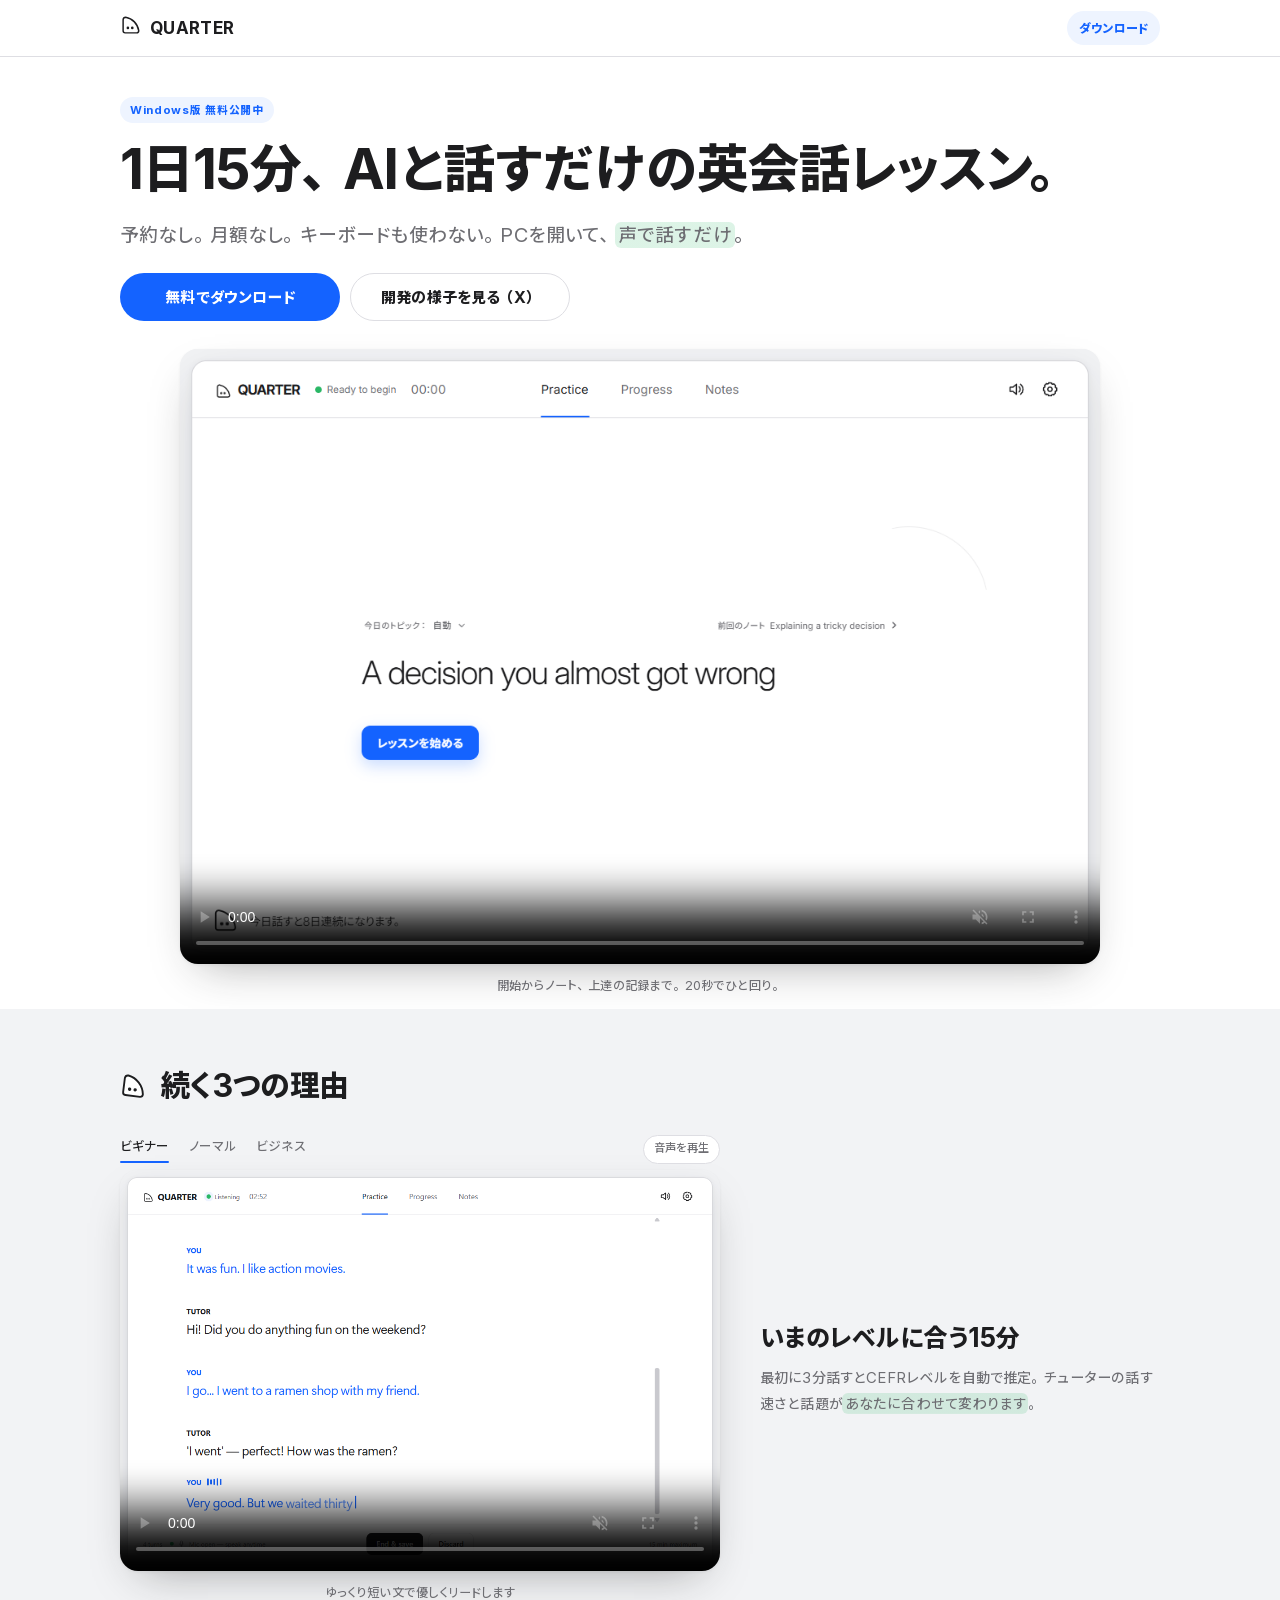
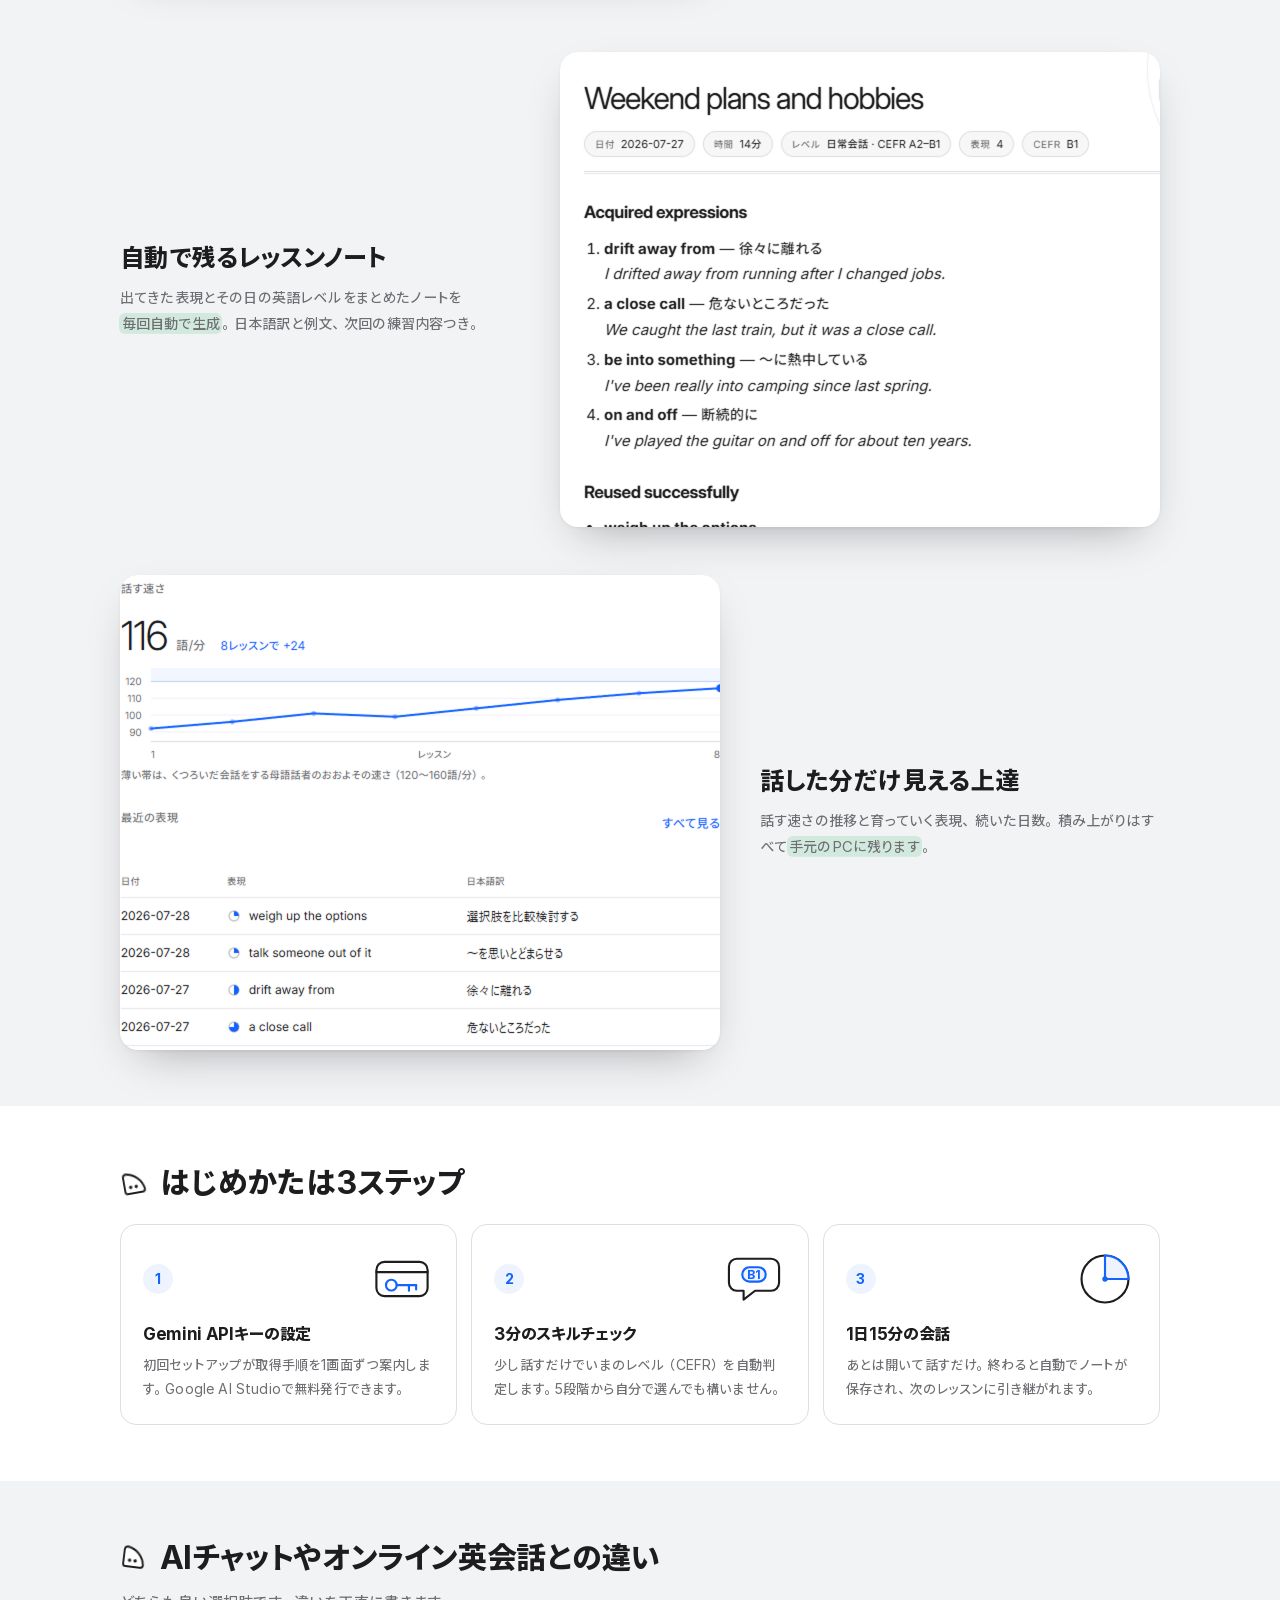
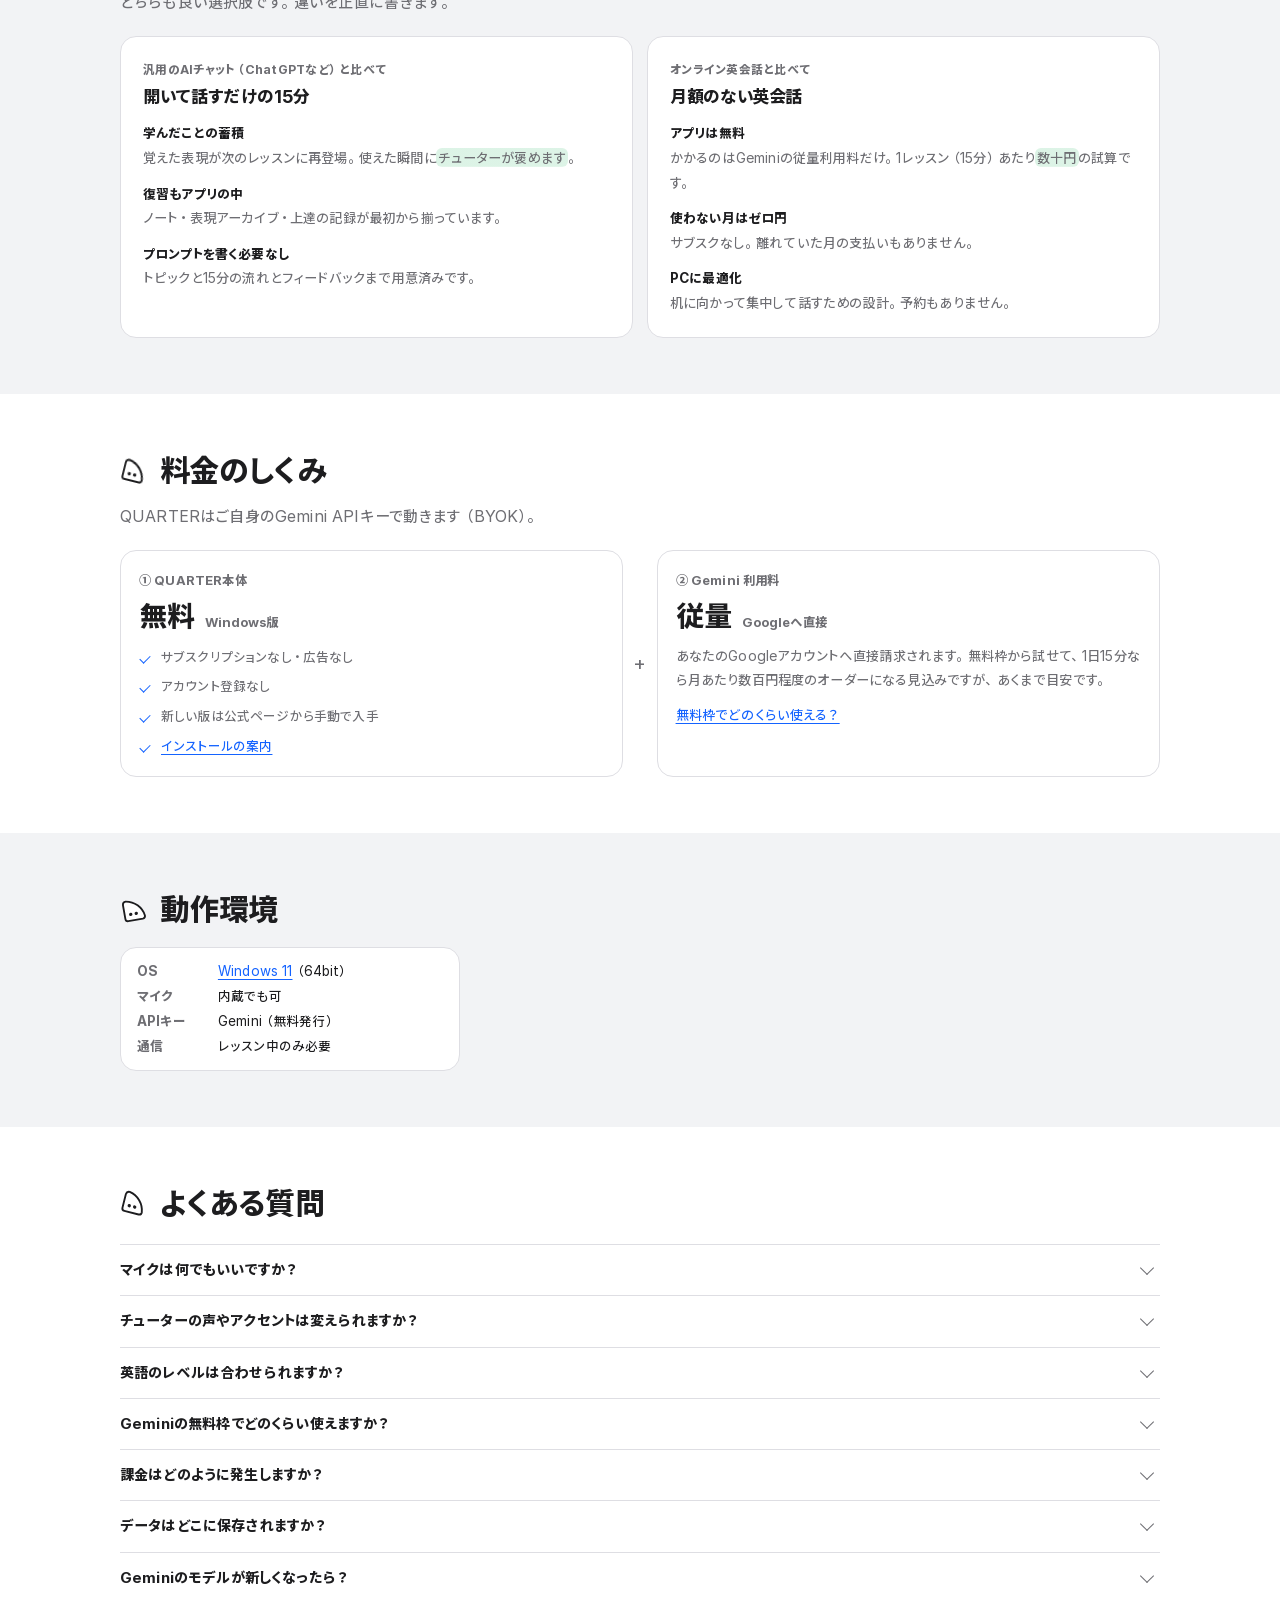
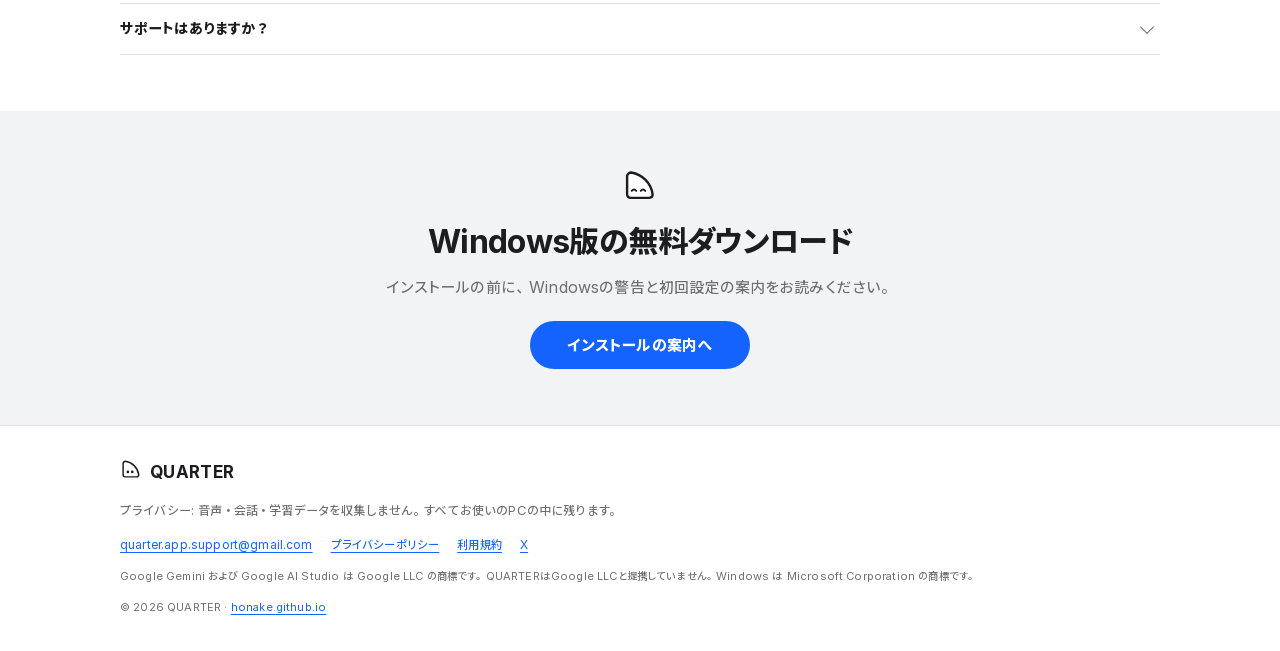
==== commit 4daf2f34: "deploy landing page" ====
--- a/index.html
+++ b/index.html
@@ -4,11 +4,11 @@
     <meta charset="utf-8">
     <meta name="viewport" content="width=device-width, initial-scale=1">
     <title>QUARTER — 1日15分、AIと話すだけの英会話レッスン。</title>
-    <meta name="description" content="QUARTERは1日15分、AIチューターと話すだけのデスクトップ英会話アプリ。予約なし、月額なし。レッスンノートはあなたのPCにMarkdownで保存されます。">
+    <meta name="description" content="QUARTERは1日15分、AIチューターと話すだけのデスクトップ英会話アプリ。予約なし、月額なし、アプリは無料。レッスンノートはあなたのPCにMarkdownで保存されます。">
     <meta name="color-scheme" content="light">
     <meta property="og:type" content="website">
     <meta property="og:title" content="QUARTER — 1日15分、AIと話すだけの英会話レッスン。">
-    <meta property="og:description" content="予約なし。月額なし。PCを開いて、話すだけ。買い切りのデスクトップ英会話アプリ。">
+    <meta property="og:description" content="予約なし。月額なし。PCを開いて、話すだけ。無料のWindows向け英会話アプリ。">
     <meta property="og:url" content="https://honake.github.io/quarter/">
     <meta property="og:image" content="https://honake.github.io/quarter/assets/quarter-og.png">
     <meta property="og:image:width" content="1200">
@@ -34,7 +34,7 @@
           </svg>
           <span class="wordmark">QUARTER</span>
         </span>
-        <a class="topbar-cta" href="#waitlist">ウェイトリスト</a>
+        <a class="topbar-cta" href="start.html">ダウンロード</a>
       </div>
     </header>
 
@@ -42,7 +42,7 @@
       <!-- 1. Hero -->
       <section class="hero">
         <div class="wrap">
-          <p class="eyebrow"><span class="badge">ベータ準備中</span></p>
+          <p class="eyebrow"><span class="badge">Windows版 無料公開中</span></p>
           <!-- The tagline is a fixed piece of copy. It reveals word by word with the
                in-app transcript cadence; the spans carry the stagger, not JS. -->
           <h1 class="hero-title"
@@ -54,7 +54,7 @@
           ></h1>
           <p class="lead">予約なし。月額なし。キーボードも使わない。PCを開いて、<span class="mark" data-mark data-delay="900">声で話すだけ</span>。</p>
           <div class="cta-row">
-            <a class="button button-primary" href="#waitlist">ウェイトリストに登録</a>
+            <a class="button button-primary" href="start.html">無料でダウンロード</a>
             <a class="button button-ghost" href="https://x.com/slime_sryty" target="_blank" rel="noopener noreferrer">開発の様子を見る（X）</a>
           </div>
 
@@ -312,8 +312,8 @@
               <h3>月額のない英会話</h3>
               <ul class="versus-list">
                 <li>
-                  <span class="versus-key">買い切りと従量だけ</span>
-                  ¥4,980（ベータ早割¥2,980）の買い切りとGeminiの従量利用料だけ。1レッスン（15分）あたり<span class="mark" data-mark>数十円</span>の試算です。
+                  <span class="versus-key">アプリは無料</span>
+                  かかるのはGeminiの従量利用料だけ。1レッスン（15分）あたり<span class="mark" data-mark>数十円</span>の試算です。
                 </li>
                 <li>
                   <span class="versus-key">使わない月はゼロ円</span>
@@ -347,29 +347,25 @@
           <!-- The two cards carry the whole cost story between them: ① what
                QUARTER charges once, ② what Google charges as you speak. There is
                no third block restating ②, because the sentence a visitor must not
-               miss — that Gemini is not included — belongs on the card itself. -->
+               miss — that Gemini is not included — belongs on the card itself.
+               Since 2026-10-28 (ADR 0025) ① is free; the Stripe buy button and
+               the beta/list prices were removed with it. -->
           <div class="cost-split">
             <div class="cost-card">
               <p class="cost-label">① QUARTER本体</p>
-              <p class="cost-amount">¥2,980<span>ベータ早割・買い切り</span></p>
+              <p class="cost-amount">無料<span>Windows版</span></p>
               <ul class="cost-list">
-                <li>サブスクリプションなし・自動更新なし</li>
-                <li>アップデート込み</li>
-                <li>正式版価格は¥4,980</li>
-                <li>購入前に3レッスンの無料体験</li>
+                <li>サブスクリプションなし・広告なし</li>
+                <li>アカウント登録なし</li>
+                <li>新しい版は公式ページから手動で入手</li>
+                <li><a href="start.html">インストールの案内</a></li>
               </ul>
-              <!-- The purchase path is Stripe Payment Links (ADR 0020). The
-                   button ships hidden and stays that way until STRIPE.paymentLink
-                   in main.js carries the live URL; main.js sets the href and
-                   reveals it. Until then the waitlist remains the only CTA, which
-                   is the honest state while sales are not open. -->
-              <a class="button button-primary buy-button" data-buy href="#" hidden>早割で購入する</a>
             </div>
             <span class="cost-plus" aria-hidden="true">+</span>
             <div class="cost-card">
               <p class="cost-label">② Gemini 利用料</p>
               <p class="cost-amount">従量<span>Googleへ直接</span></p>
-              <p class="cost-note">あなたのGoogleアカウントへ直接請求され、QUARTERの価格には含まれません。無料枠から試せて、1日15分なら月あたり数百円程度のオーダーになる見込みですが、あくまで目安です。</p>
+              <p class="cost-note">あなたのGoogleアカウントへ直接請求されます。無料枠から試せて、1日15分なら月あたり数百円程度のオーダーになる見込みですが、あくまで目安です。</p>
               <p class="cost-note"><a href="#faq-free">無料枠でどのくらい使える？</a></p>
             </div>
           </div>
@@ -395,10 +391,9 @@
                four values ran together and had to be parsed; stacked they are read
                at a glance, and the block is narrow enough to cost almost nothing. -->
           <ul class="specs">
-            <!-- The app ships for Windows only today; the Mac build is a
-                 Phase 2 item. The page said "Windows / Mac" ahead of reality
-                 until 2026-08-02 — this line is the honest version. -->
-            <li><span class="spec-key">OS</span>Windows（Mac版は準備中）</li>
+            <!-- Windows only. The Mac build was dropped when the project moved
+                 to a free, maintenance-light release (ADR 0025). -->
+            <li><span class="spec-key">OS</span><a href="start.html#help">Windows 11</a>（64bit）</li>
             <li><span class="spec-key">マイク</span>内蔵でも可</li>
             <li><span class="spec-key">APIキー</span>Gemini（無料発行）</li>
             <li><span class="spec-key">通信</span>レッスン中のみ必要</li>
@@ -458,22 +453,28 @@
             </details>
             <details>
               <summary>課金はどのように発生しますか？</summary>
-              <p><span class="sen">QUARTERは買い切りのため、アプリから追加請求は発生しません。</span><span class="sen">Geminiの利用料はあなたのGoogleアカウントに直接発生します。</span></p>
+              <p><span class="sen">QUARTERは無料のため、アプリから請求が発生することはありません。</span><span class="sen">Geminiの利用料はあなたのGoogleアカウントに直接発生します。</span></p>
             </details>
             <details>
               <summary>データはどこに保存されますか？</summary>
               <p><span class="sen">レッスンノートはドキュメントフォルダのQUARTERにMarkdownで保存され、APIキーはOSの安全な保存領域に保管されます。</span><span class="sen">保存先をObsidianのVaultへ変えることもできます。</span></p>
             </details>
             <details>
-              <summary>返金はできますか？</summary>
-              <p><span class="sen">購入前に3レッスンの無料体験で試せます。</span><span class="sen">デジタル製品の性質上、購入後の返金には原則対応しません。</span><span class="sen">不具合で利用できない場合は個別に対応します。</span></p>
-            </details>
-          </div>
-        </div>
-      </section>
-
-      <!-- 8. Waitlist -->
-      <section id="waitlist" class="section section-tint" aria-labelledby="waitlist-heading">
+              <summary>Geminiのモデルが新しくなったら？</summary>
+              <p><span class="sen">設定したモデルが使えなくなると、QUARTERはあなたのAPIキーで使える後継のモデルを探して自動で切り替えます。</span><span class="sen">それでもつながらない場合は、設定画面の詳細からモデル名を直接指定できます。</span></p>
+            </details>
+            <details>
+              <summary>サポートはありますか？</summary>
+              <p><span class="sen">QUARTERは個人開発の無料アプリで、現状のままの提供です。</span><span class="sen">不具合の報告はメールで受け付けますが、個別の対応や修正はお約束できません。</span></p>
+            </details>
+          </div>
+        </div>
+      </section>
+
+      <!-- 8. Download. Replaced the waitlist on 2026-10-28 (ADR 0025): the
+           install guide owns the download button, the unsigned-publisher
+           disclosure, and the SHA-256, so this band only points there. -->
+      <section id="download" class="section section-tint" aria-labelledby="download-heading">
         <div class="wrap wrap-narrow wrap-center">
           <svg class="mascot mascot-guide mascot-cheer" viewBox="0 0 24 24" aria-hidden="true">
             <path class="mascot-body" d="M3.4 6.2a2.8 2.8 0 0 1 2.79-2.57A17.2 17.2 0 0 1 20.43 18.21a2.4 2.4 0 0 1-2.23 2.39H5.6a2.2 2.2 0 0 1-2.2-2.2Z"></path>
@@ -482,36 +483,11 @@
               <path d="M12.5 15.9q1.5-1.9 3 0"></path>
             </g>
           </svg>
-          <h2 id="waitlist-heading" class="section-title">ベータのお知らせ</h2>
-          <p class="section-lead">準備が整い次第、ダウンロードと購入の方法をお送りします。</p>
-          <!-- The form ships disabled and stays that way until WAITLIST in main.js
-               carries a Google Form action and entry name; main.js enables the
-               field and the button itself. The three states it can put into
-               #waitlist-status live in data-note-* here rather than in the script,
-               so every Japanese character on the page is in the markup the font
-               subset is built from.
-               TODO: WAITLIST を main.js で設定する。手順は apps/landing/README.md -->
-          <form class="waitlist-form" data-waitlist action="#" method="post"
-            aria-describedby="waitlist-status"
-            data-note-sending="送信中です。"
-            data-note-invalid="メールアドレスの形式をご確認ください。"
-            data-note-error="送信できませんでした。少し時間をおいて試してください。">
-            <label class="visually-hidden" for="waitlist-email">メールアドレス</label>
-            <input id="waitlist-email" name="email" type="email" placeholder="you@example.com" autocomplete="email" disabled>
-            <button type="submit" disabled>登録する</button>
-          </form>
-          <p id="waitlist-status" class="waitlist-status" data-waitlist-status role="status">フォームは準備中です。</p>
-          <p class="waitlist-done" data-waitlist-done hidden>
-            <svg class="mascot" viewBox="0 0 24 24" aria-hidden="true">
-              <path class="mascot-body" d="M3.4 6.2a2.8 2.8 0 0 1 2.79-2.57A17.2 17.2 0 0 1 20.43 18.21a2.4 2.4 0 0 1-2.23 2.39H5.6a2.2 2.2 0 0 1-2.2-2.2Z"></path>
-              <g class="mascot-eyes-happy">
-                <path d="M6.5 15.9q1.5-1.9 3 0"></path>
-                <path d="M12.5 15.9q1.5-1.9 3 0"></path>
-              </g>
-            </svg>
-            <span>登録しました。案内をお待ちください。</span>
-          </p>
-          <a class="button button-ghost" href="https://x.com/slime_sryty" target="_blank" rel="noopener noreferrer">Xで開発を追う</a>
+          <h2 id="download-heading" class="section-title">Windows版の無料ダウンロード</h2>
+          <p class="section-lead">インストールの前に、Windowsの警告と初回設定の案内をお読みください。</p>
+          <div class="cta-row cta-row-center">
+            <a class="button button-primary" href="start.html">インストールの案内へ</a>
+          </div>
         </div>
       </section>
     </main>
@@ -530,8 +506,8 @@
         </span>
         <!-- Restored 2026-08-02 for the sales launch: the privacy sentence and
              the trademark paragraph are back exactly as recorded in
-             apps/landing/README.md, and the links row now carries the three
-             legal pages and the real X account. The font credit stays out
+             apps/landing/README.md. The 特商法 page left with sales on
+             2026-10-28; the row keeps privacy, terms, and the real X account. The font credit stays out
              deliberately — the OFL asks that the licence travel with the font
              files (assets/fonts/OFL.txt does), not that a page credit it.
              The support address (quarter.app.support@gmail.com, 2026-08-02) is a
@@ -539,12 +515,11 @@
         <p class="footer-privacy">プライバシー: 音声・会話・学習データを収集しません。すべてお使いのPCの中に残ります。</p>
         <ul class="footer-links">
           <li><a href="mailto:quarter.app.support@gmail.com">quarter.app.support@gmail.com</a></li>
-          <li><a href="legal/tokushoho.html">特定商取引法に基づく表記</a></li>
           <li><a href="legal/privacy.html">プライバシーポリシー</a></li>
           <li><a href="legal/terms.html">利用規約</a></li>
           <li><a href="https://x.com/slime_sryty" target="_blank" rel="noopener noreferrer">X</a></li>
         </ul>
-        <p class="footer-fine">Google Gemini および Google AI Studio は Google LLC の商標です。QUARTERはGoogle LLCと提携していません。Windows は Microsoft Corporation、Mac は Apple Inc. の商標です。</p>
+        <p class="footer-fine">Google Gemini および Google AI Studio は Google LLC の商標です。QUARTERはGoogle LLCと提携していません。Windows は Microsoft Corporation の商標です。</p>
         <p class="footer-fine">© 2026 QUARTER · <a href="https://honake.github.io" target="_blank" rel="noopener noreferrer">honake.github.io</a></p>
       </div>
     </footer>
--- a/styles.css
+++ b/styles.css
@@ -942,80 +942,12 @@
   box-shadow: 0 10px 26px -18px rgba(29, 29, 31, 0.5);
 }
 
-/* Waitlist ----------------------------------------------------------- */
-
-.waitlist-form {
-  display: flex;
-  flex-wrap: wrap;
+/* Download ----------------------------------------------------------- */
+
+/* The closing band points at the install guide; its one button sits centred
+   under the lead like the waitlist form it replaced. */
+.cta-row-center {
   justify-content: center;
-  gap: 10px;
-  margin-top: 18px;
-}
-
-.waitlist-form input {
-  flex: 1 1 220px;
-  min-height: 48px;
-  padding: 0 16px;
-  border: 1px solid var(--line);
-  border-radius: 999px;
-  background: var(--surface);
-  color: var(--ink);
-  font: inherit;
-  font-size: 15px;
-}
-
-.waitlist-form button {
-  flex: 1 1 140px;
-  min-height: 48px;
-  padding: 0 24px;
-  border: 0;
-  border-radius: 999px;
-  background: var(--blue);
-  color: #fff;
-  font: inherit;
-  font-weight: 600;
-  cursor: pointer;
-}
-
-/* `display: flex` above outranks the UA sheet's [hidden] rule, so the form
-   would stay on the page after a successful submission without this. */
-.waitlist-form[hidden] {
-  display: none;
-}
-
-.waitlist-form input:disabled,
-.waitlist-form button:disabled {
-  cursor: not-allowed;
-  opacity: 0.45;
-}
-
-.waitlist-status {
-  margin-top: 10px;
-  margin-bottom: 16px;
-  color: var(--muted);
-  font-size: 13px;
-}
-
-/* Replaces the form once the address is in. Same happy-arc face as the section
-   heading's mascot, because this is the app's own way of saying it worked. */
-.waitlist-done {
-  display: flex;
-  gap: 8px;
-  align-items: center;
-  justify-content: center;
-  margin-top: 18px;
-  margin-bottom: 16px;
-  font-size: 15px;
-  font-weight: 600;
-}
-
-.waitlist-done[hidden] {
-  display: none;
-}
-
-/* Breathing room between the form block and the X button under it. */
-#waitlist .button-ghost {
-  margin-top: 26px;
 }
 
 /* Footer ------------------------------------------------------------- */
